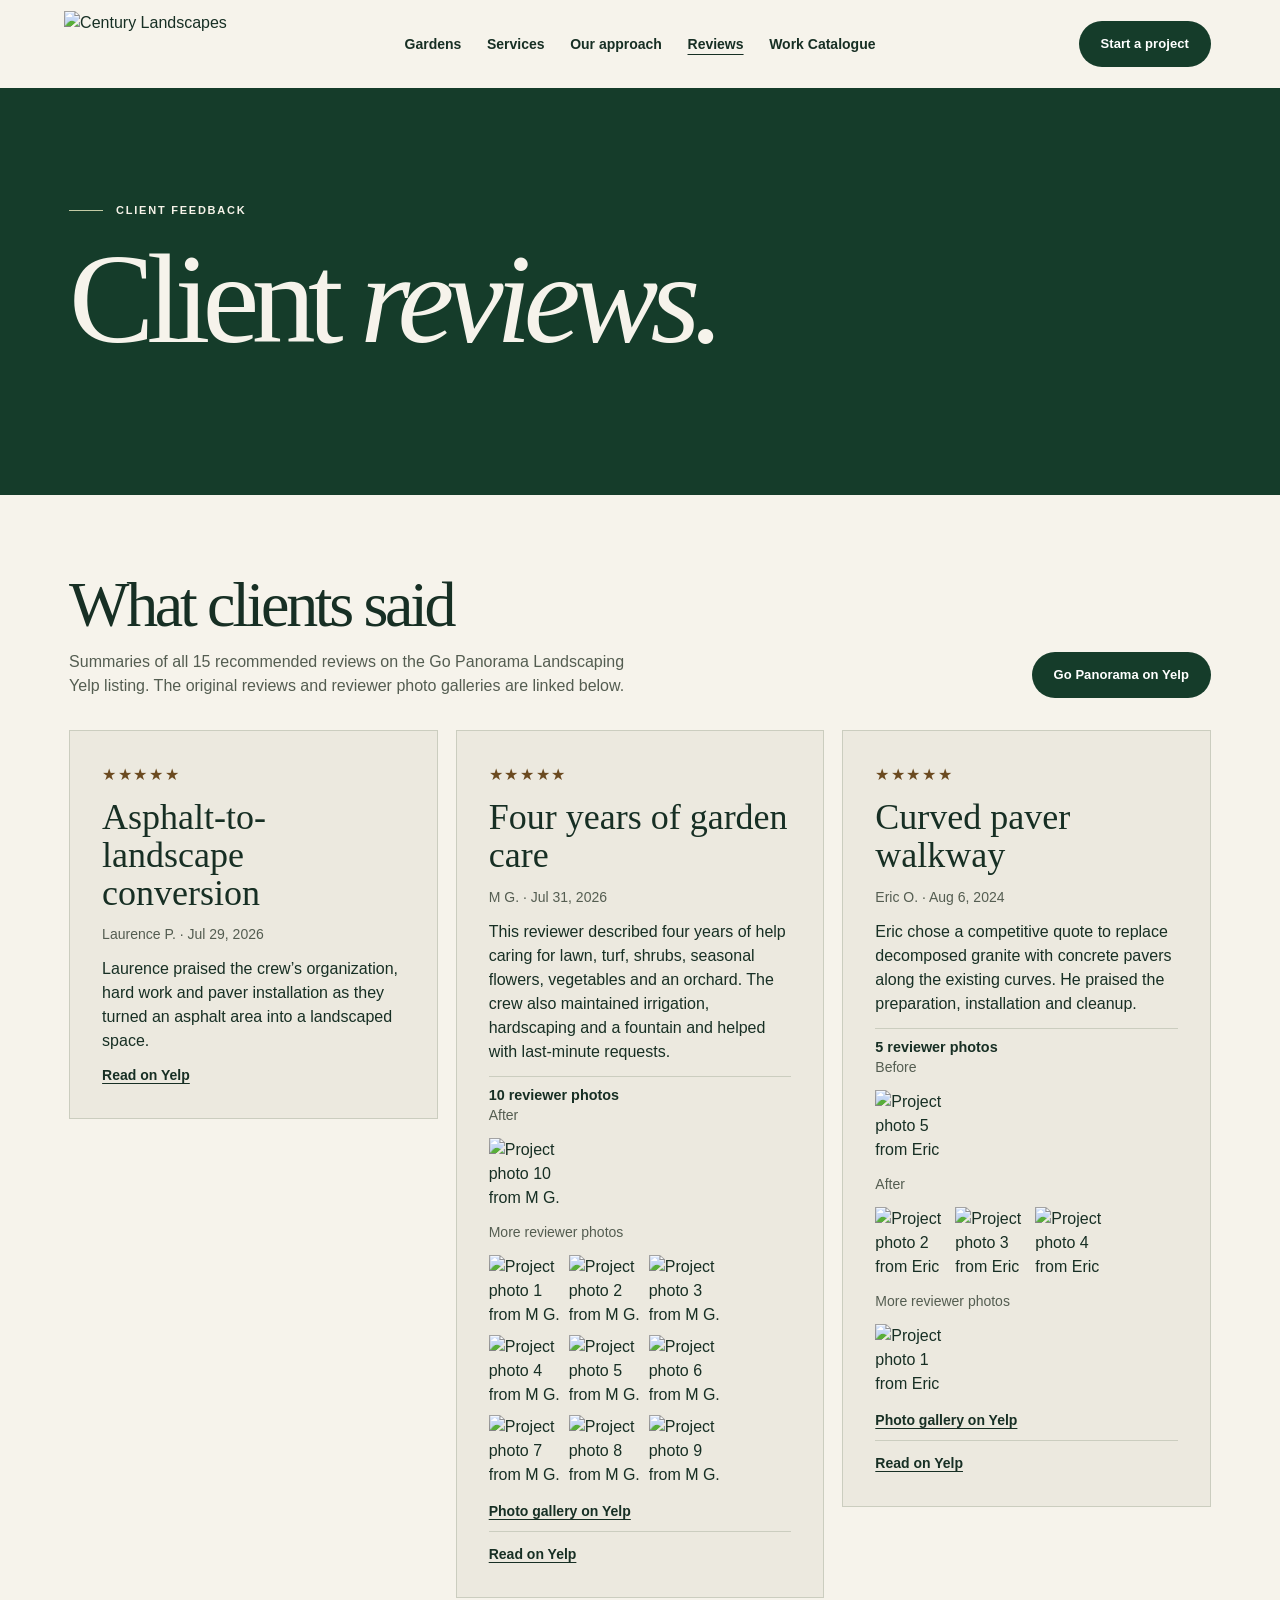
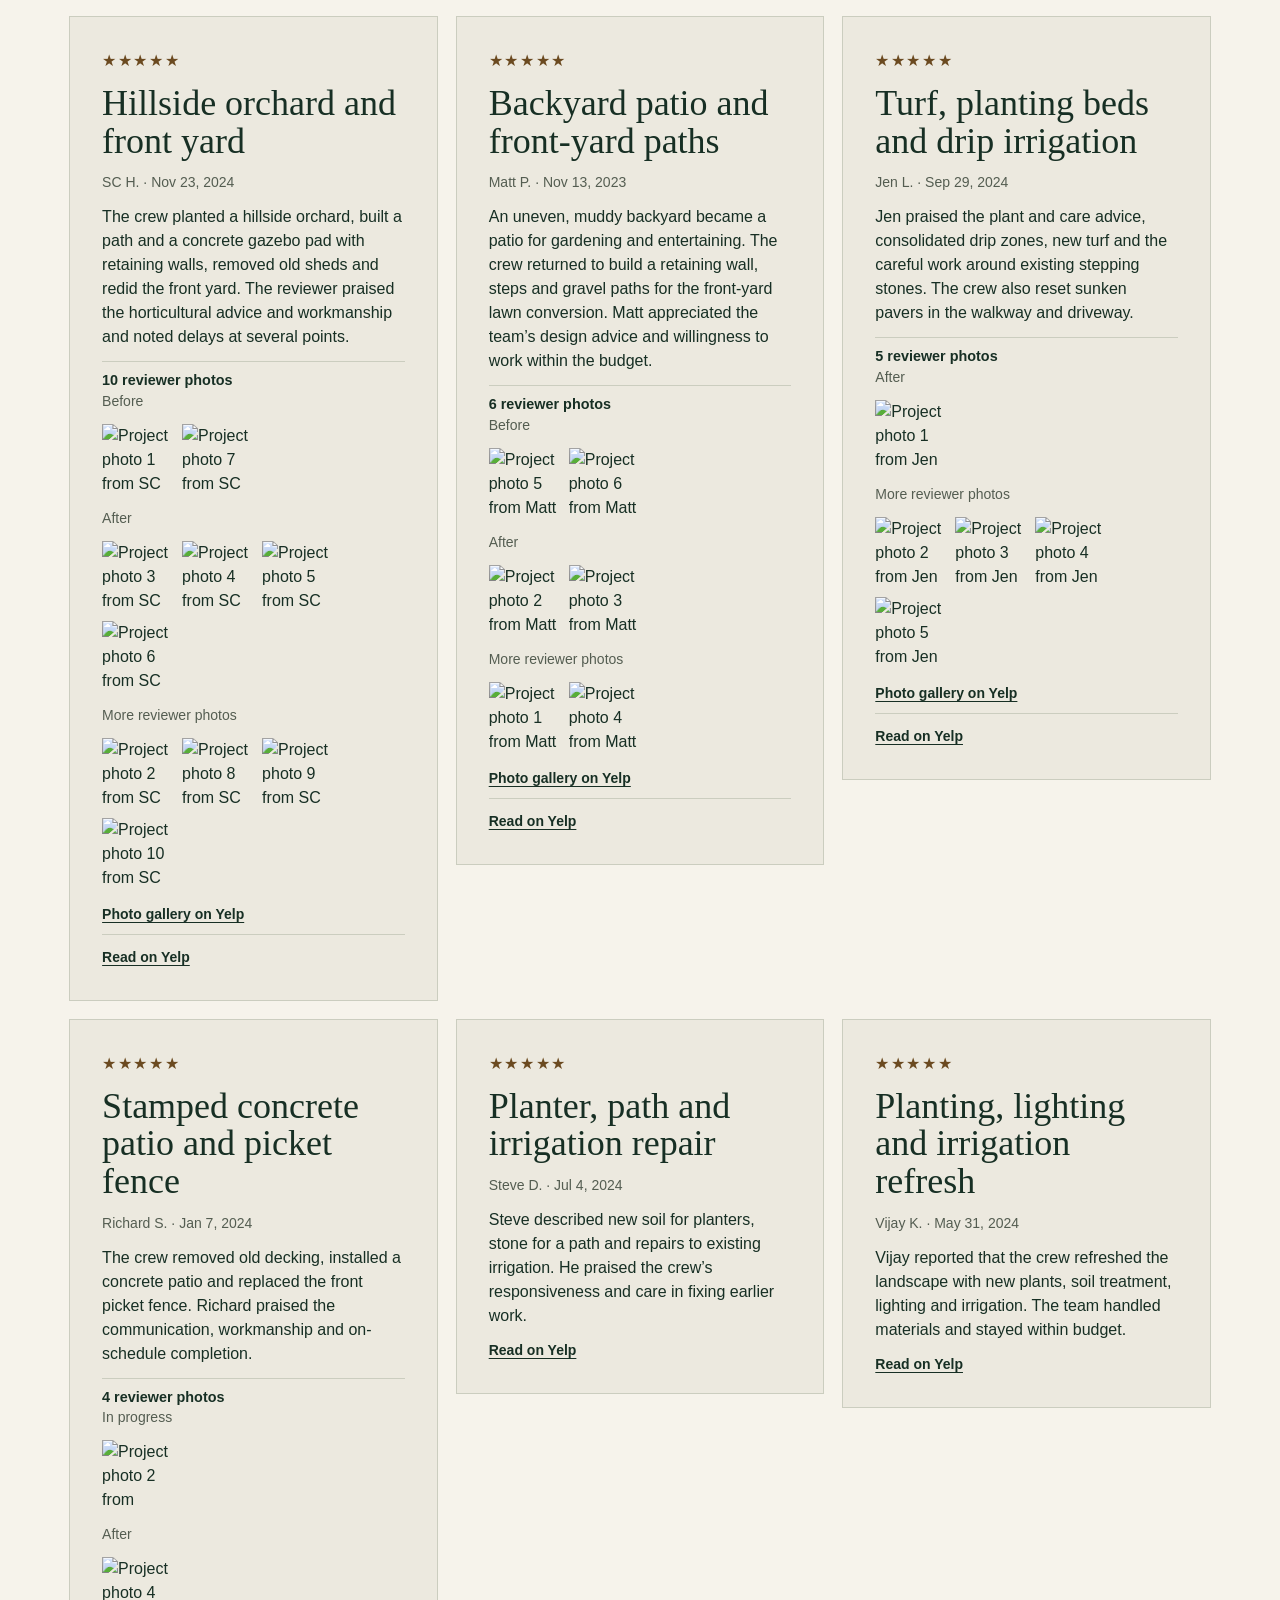
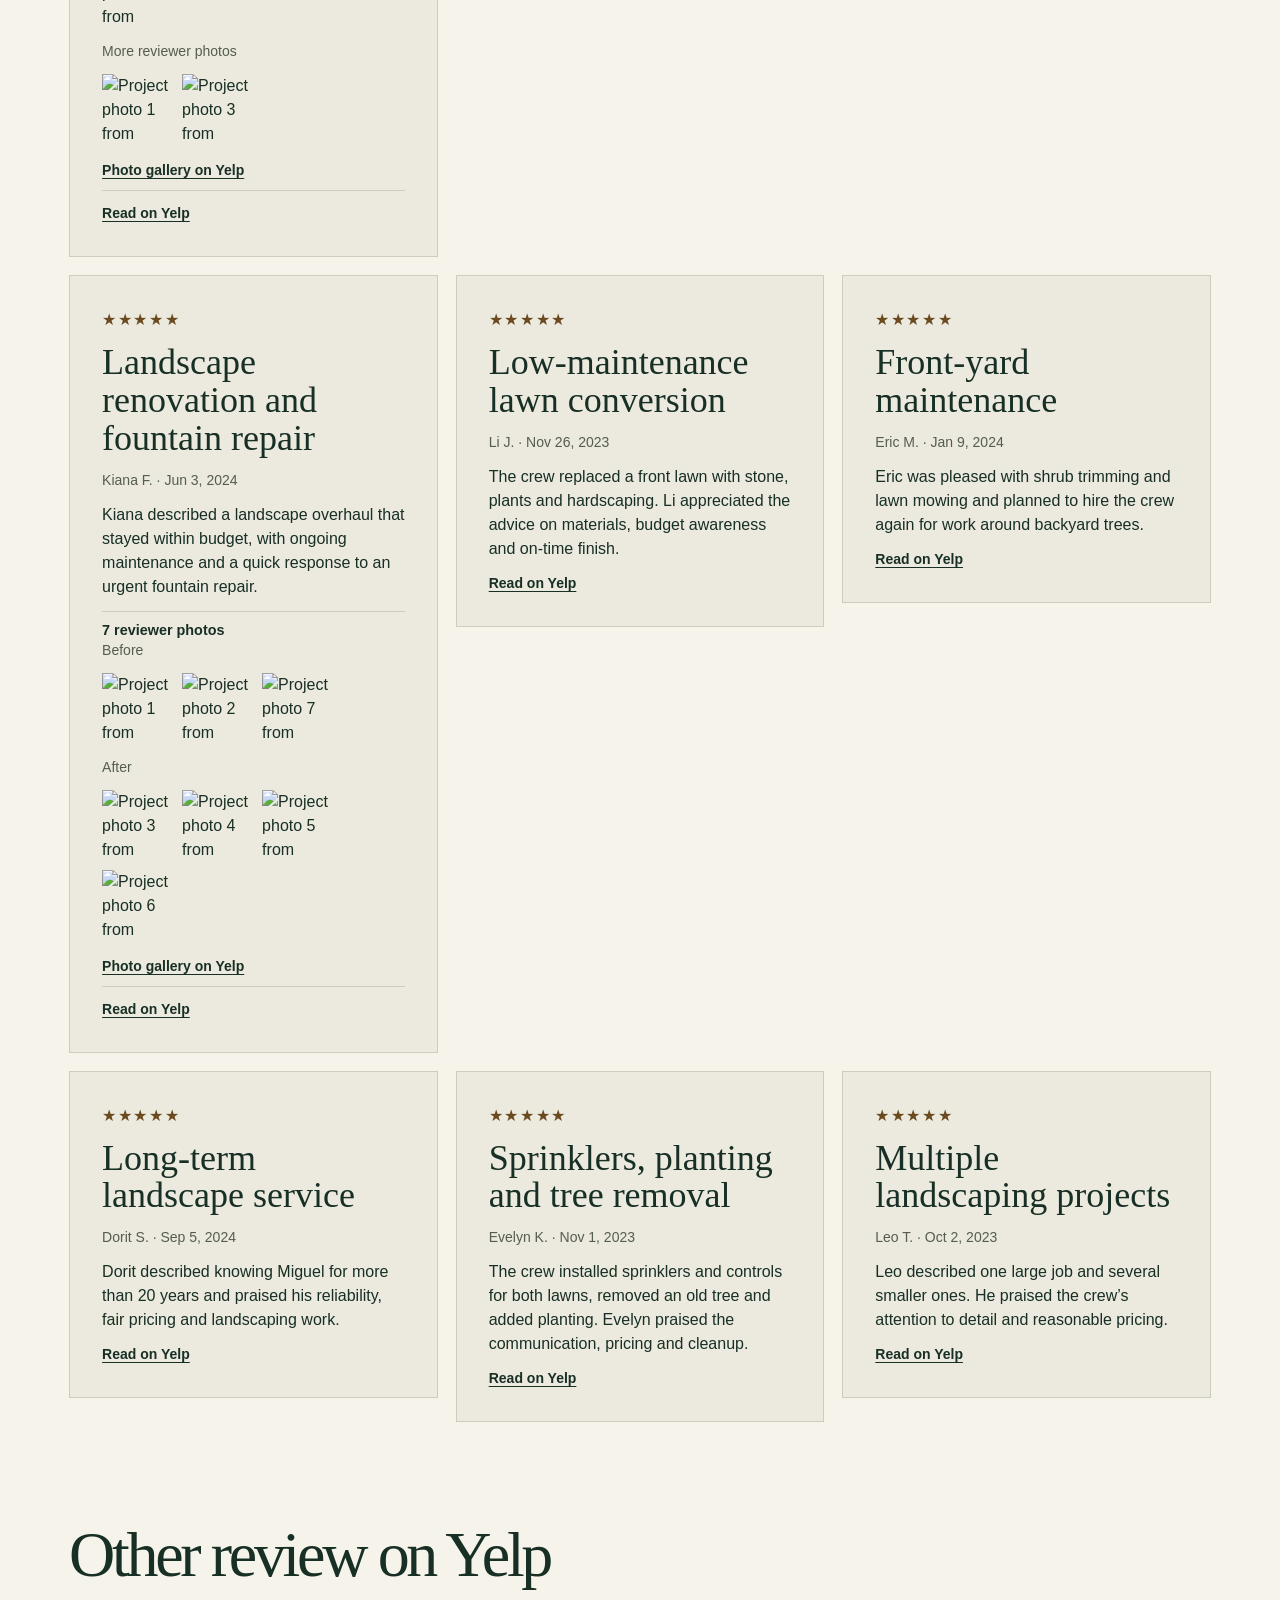
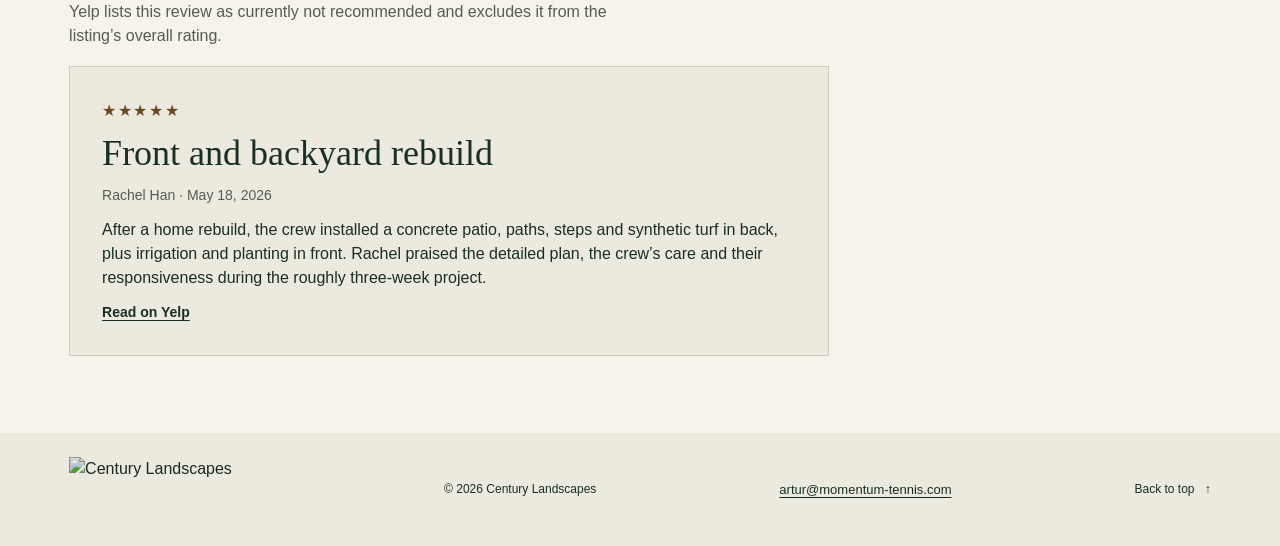
==== reviews.html @ 3af01ec4 "Add Go Panorama website pages" ====
<!doctype html>
<html lang="en">
<head>
  <meta charset="utf-8">
  <meta name="viewport" content="width=device-width, initial-scale=1">
  <meta name="description" content="Read summaries of Yelp reviews for Go Panorama Landscaping, with customer photos and links to the original reviews.">
  <title>Client Reviews — Century Landscapes</title>
  <link rel="icon" href="assets/icon.png">
  <link rel="stylesheet" href="styles.css">
  <script src="navigation.js" defer></script>
</head>
<body>
  <a class="skip" href="#main">Skip to content</a>
  <header class="mast" id="top">
    <div class="bounds header-inner">
      <a class="brand" href="index.html#top" aria-label="Century Landscapes home"><img src="assets/wordmark.webp" alt="Century Landscapes" width="648" height="220"></a>
      <nav class="desktop-nav" aria-label="Main navigation"><a href="index.html#gardens">Gardens</a><a href="index.html#services">Services</a><a href="index.html#approach">Our approach</a><a href="reviews.html" aria-current="page">Reviews</a><a href="before-and-after.html">Work Catalogue</a></nav>
      <div class="head-actions"><a class="pill dark" href="index.html#your-landscape">Start a project</a><button class="menu-toggle" id="menu-toggle" aria-expanded="false" aria-controls="mobile-nav" aria-label="Open menu"><i></i><i></i></button></div>
    </div>
    <nav class="mobile-nav" id="mobile-nav" aria-label="Mobile navigation" hidden><a href="index.html#gardens">Gardens</a><a href="index.html#services">Services</a><a href="index.html#approach">Our approach</a><a href="index.html#questions">Questions</a><a href="reviews.html" aria-current="page">Reviews</a><a href="before-and-after.html">Work Catalogue</a></nav>
  </header>
  <main id="main">
    <section class="portfolio-heading bounds" aria-labelledby="page-title">
      <p class="eyebrow light"><span class="rule"></span>Client feedback</p>
      <h1 id="page-title">Client <em>reviews.</em></h1>
    </section>
<section class="bounds collection-body" aria-labelledby="recommended">
  <div class="collection-intro">
    <div><h2 id="recommended">What clients said</h2><p>Summaries of all 15 recommended reviews on the Go Panorama Landscaping Yelp listing. The original reviews and reviewer photo galleries are linked below.</p></div>
    <a class="pill dark" href="https://www.yelp.com/biz/go-panorama-landscaping-san-jose-2">Go Panorama on Yelp</a>
  </div>
  <div class="review-grid"><article class="review-card" id="review-1">
    <p class="review-stars" aria-label="5 out of 5 stars"><span aria-hidden="true">★★★★★</span></p>
    <h3>Asphalt-to-landscape conversion</h3>
    <p class="review-meta">Laurence P. <span aria-hidden="true">·</span> <time datetime="2026-07-29">Jul 29, 2026</time></p>
    <p>Laurence praised the crew’s organization, hard work and paver installation as they turned an asphalt area into a landscaped space.</p>
    
    <a class="source-link" href="https://www.yelp.com/biz/go-panorama-landscaping-san-jose-2">Read on Yelp</a>
  </article><article class="review-card" id="review-mg">
    <p class="review-stars" aria-label="5 out of 5 stars"><span aria-hidden="true">★★★★★</span></p>
    <h3>Four years of garden care</h3>
    <p class="review-meta">M G. <span aria-hidden="true">·</span> <time datetime="2026-07-31">Jul 31, 2026</time></p>
    <p>This reviewer described four years of help caring for lawn, turf, shrubs, seasonal flowers, vegetables and an orchard. The crew also maintained irrigation, hardscaping and a fountain and helped with last-minute requests.</p>
    <details class="review-photos" open>
      <summary>10 reviewer photos</summary>
      <div class="review-photo-stage" role="group" aria-label="After">
        <p class="review-meta">After</p>
        <ul class="review-photo-grid"><li><a href="assets/reviews/5fFJjP80EIrNlfF5Jm8eww.jpg"><img src="assets/reviews/5fFJjP80EIrNlfF5Jm8eww.jpg" alt="Project photo 10 from M G." loading="lazy" decoding="async"></a></li></ul>
      </div>
      <div class="review-photo-stage" role="group" aria-label="More reviewer photos">
        <p class="review-meta">More reviewer photos</p>
        <ul class="review-photo-grid"><li><a href="assets/reviews/Ra7Foe1qjCuj3nWILoTx5w.jpg"><img src="assets/reviews/Ra7Foe1qjCuj3nWILoTx5w.jpg" alt="Project photo 1 from M G." loading="lazy" decoding="async"></a></li><li><a href="assets/reviews/jQFSCRPMiue5-O3G3ng9yg.jpg"><img src="assets/reviews/jQFSCRPMiue5-O3G3ng9yg.jpg" alt="Project photo 2 from M G." loading="lazy" decoding="async"></a></li><li><a href="assets/reviews/XBDh5DG-eqlF7AQt8jCUPg.jpg"><img src="assets/reviews/XBDh5DG-eqlF7AQt8jCUPg.jpg" alt="Project photo 3 from M G." loading="lazy" decoding="async"></a></li><li><a href="assets/reviews/uDG7nojdCwjQLE457YvQog.jpg"><img src="assets/reviews/uDG7nojdCwjQLE457YvQog.jpg" alt="Project photo 4 from M G." loading="lazy" decoding="async"></a></li><li><a href="assets/reviews/4scKTGoG6uG441NOFyspTQ.jpg"><img src="assets/reviews/4scKTGoG6uG441NOFyspTQ.jpg" alt="Project photo 5 from M G." loading="lazy" decoding="async"></a></li><li><a href="assets/reviews/v9SBwAwgQuxupwK8BxZBFg.jpg"><img src="assets/reviews/v9SBwAwgQuxupwK8BxZBFg.jpg" alt="Project photo 6 from M G." loading="lazy" decoding="async"></a></li><li><a href="assets/reviews/xdDFq5xDpVLKNNDV1Y6rtA.jpg"><img src="assets/reviews/xdDFq5xDpVLKNNDV1Y6rtA.jpg" alt="Project photo 7 from M G." loading="lazy" decoding="async"></a></li><li><a href="assets/reviews/AwGmyd-InsBuAojsvFVUWw.jpg"><img src="assets/reviews/AwGmyd-InsBuAojsvFVUWw.jpg" alt="Project photo 8 from M G." loading="lazy" decoding="async"></a></li><li><a href="assets/reviews/2lw5S2JY_wXBfEV05GLEEQ.jpg"><img src="assets/reviews/2lw5S2JY_wXBfEV05GLEEQ.jpg" alt="Project photo 9 from M G." loading="lazy" decoding="async"></a></li></ul>
      </div>
      <a class="source-link" href="https://www.yelp.com/biz_photos/go-panorama-landscaping-san-jose-2?userid=Cmi0GGFHpfMiB2vpLQjW6Q">Photo gallery on Yelp</a>
    </details>
    <a class="source-link" href="https://www.yelp.com/biz/go-panorama-landscaping-san-jose-2">Read on Yelp</a>
  </article><article class="review-card" id="review-eric-o">
    <p class="review-stars" aria-label="5 out of 5 stars"><span aria-hidden="true">★★★★★</span></p>
    <h3>Curved paver walkway</h3>
    <p class="review-meta">Eric O. <span aria-hidden="true">·</span> <time datetime="2024-08-06">Aug 6, 2024</time></p>
    <p>Eric chose a competitive quote to replace decomposed granite with concrete pavers along the existing curves. He praised the preparation, installation and cleanup.</p>
    <details class="review-photos" open>
      <summary>5 reviewer photos</summary>
      <div class="review-photo-stage" role="group" aria-label="Before">
        <p class="review-meta">Before</p>
        <ul class="review-photo-grid"><li><a href="assets/reviews/bpyIQC7yJlzsNIvxJqj_pQ.jpg"><img src="assets/reviews/bpyIQC7yJlzsNIvxJqj_pQ.jpg" alt="Project photo 5 from Eric O." loading="lazy" decoding="async"></a></li></ul>
      </div>
      <div class="review-photo-stage" role="group" aria-label="After">
        <p class="review-meta">After</p>
        <ul class="review-photo-grid"><li><a href="assets/reviews/WondbRcjqND_e8mqyu23hg.jpg"><img src="assets/reviews/WondbRcjqND_e8mqyu23hg.jpg" alt="Project photo 2 from Eric O." loading="lazy" decoding="async"></a></li><li><a href="assets/reviews/zpryE2yuSvzkhxVlvirVug.jpg"><img src="assets/reviews/zpryE2yuSvzkhxVlvirVug.jpg" alt="Project photo 3 from Eric O." loading="lazy" decoding="async"></a></li><li><a href="assets/reviews/r33tkKZl-PpkKRbqgIvLCA.jpg"><img src="assets/reviews/r33tkKZl-PpkKRbqgIvLCA.jpg" alt="Project photo 4 from Eric O." loading="lazy" decoding="async"></a></li></ul>
      </div>
      <div class="review-photo-stage" role="group" aria-label="More reviewer photos">
        <p class="review-meta">More reviewer photos</p>
        <ul class="review-photo-grid"><li><a href="assets/reviews/nrrV6gDcSqvtj_wofkExHg.jpg"><img src="assets/reviews/nrrV6gDcSqvtj_wofkExHg.jpg" alt="Project photo 1 from Eric O." loading="lazy" decoding="async"></a></li></ul>
      </div>
      <a class="source-link" href="https://www.yelp.com/biz_photos/go-panorama-landscaping-san-jose-2?userid=oQazwydi_41dmcrzEGut0g">Photo gallery on Yelp</a>
    </details>
    <a class="source-link" href="https://www.yelp.com/biz/go-panorama-landscaping-san-jose-2">Read on Yelp</a>
  </article><article class="review-card" id="review-sc-h">
    <p class="review-stars" aria-label="5 out of 5 stars"><span aria-hidden="true">★★★★★</span></p>
    <h3>Hillside orchard and front yard</h3>
    <p class="review-meta">SC H. <span aria-hidden="true">·</span> <time datetime="2024-11-23">Nov 23, 2024</time></p>
    <p>The crew planted a hillside orchard, built a path and a concrete gazebo pad with retaining walls, removed old sheds and redid the front yard. The reviewer praised the horticultural advice and workmanship and noted delays at several points.</p>
    <details class="review-photos" open>
      <summary>10 reviewer photos</summary>
      <div class="review-photo-stage" role="group" aria-label="Before">
        <p class="review-meta">Before</p>
        <ul class="review-photo-grid"><li><a href="assets/reviews/2CDHxreIdOIetDVLJED4cA.jpg"><img src="assets/reviews/2CDHxreIdOIetDVLJED4cA.jpg" alt="Project photo 1 from SC H." loading="lazy" decoding="async"></a></li><li><a href="assets/reviews/43UtzLGsEHfaupBpY-17nw.jpg"><img src="assets/reviews/43UtzLGsEHfaupBpY-17nw.jpg" alt="Project photo 7 from SC H." loading="lazy" decoding="async"></a></li></ul>
      </div>
      <div class="review-photo-stage" role="group" aria-label="After">
        <p class="review-meta">After</p>
        <ul class="review-photo-grid"><li><a href="assets/reviews/TvnXxz73sL8Xc2VluwK6NA.jpg"><img src="assets/reviews/TvnXxz73sL8Xc2VluwK6NA.jpg" alt="Project photo 3 from SC H." loading="lazy" decoding="async"></a></li><li><a href="assets/reviews/xRCwnPFgTAP6eb8-a9agXA.jpg"><img src="assets/reviews/xRCwnPFgTAP6eb8-a9agXA.jpg" alt="Project photo 4 from SC H." loading="lazy" decoding="async"></a></li><li><a href="assets/reviews/1PxvfKr4TMtWvYKDBRxVBg.jpg"><img src="assets/reviews/1PxvfKr4TMtWvYKDBRxVBg.jpg" alt="Project photo 5 from SC H." loading="lazy" decoding="async"></a></li><li><a href="assets/reviews/PGjDDRFwB0otDDV2u9mLSA.jpg"><img src="assets/reviews/PGjDDRFwB0otDDV2u9mLSA.jpg" alt="Project photo 6 from SC H." loading="lazy" decoding="async"></a></li></ul>
      </div>
      <div class="review-photo-stage" role="group" aria-label="More reviewer photos">
        <p class="review-meta">More reviewer photos</p>
        <ul class="review-photo-grid"><li><a href="assets/reviews/BwL-ReXuSbAdDOHTYLN1Yg.jpg"><img src="assets/reviews/BwL-ReXuSbAdDOHTYLN1Yg.jpg" alt="Project photo 2 from SC H." loading="lazy" decoding="async"></a></li><li><a href="assets/reviews/OeBrQSuHY9HaM66aJkYYbg.jpg"><img src="assets/reviews/OeBrQSuHY9HaM66aJkYYbg.jpg" alt="Project photo 8 from SC H." loading="lazy" decoding="async"></a></li><li><a href="assets/reviews/7K42EE-6NcoZff27FFw0rg.jpg"><img src="assets/reviews/7K42EE-6NcoZff27FFw0rg.jpg" alt="Project photo 9 from SC H." loading="lazy" decoding="async"></a></li><li><a href="assets/reviews/pwQJap7YQKYdnsuN3pdEyA.jpg"><img src="assets/reviews/pwQJap7YQKYdnsuN3pdEyA.jpg" alt="Project photo 10 from SC H." loading="lazy" decoding="async"></a></li></ul>
      </div>
      <a class="source-link" href="https://www.yelp.com/biz_photos/go-panorama-landscaping-san-jose-2?userid=-HJGX3DeeYNMhVYNVANmFw">Photo gallery on Yelp</a>
    </details>
    <a class="source-link" href="https://www.yelp.com/biz/go-panorama-landscaping-san-jose-2">Read on Yelp</a>
  </article><article class="review-card" id="review-matt-p">
    <p class="review-stars" aria-label="5 out of 5 stars"><span aria-hidden="true">★★★★★</span></p>
    <h3>Backyard patio and front-yard paths</h3>
    <p class="review-meta">Matt P. <span aria-hidden="true">·</span> <time datetime="2023-11-13">Nov 13, 2023</time></p>
    <p>An uneven, muddy backyard became a patio for gardening and entertaining. The crew returned to build a retaining wall, steps and gravel paths for the front-yard lawn conversion. Matt appreciated the team’s design advice and willingness to work within the budget.</p>
    <details class="review-photos" open>
      <summary>6 reviewer photos</summary>
      <div class="review-photo-stage" role="group" aria-label="Before">
        <p class="review-meta">Before</p>
        <ul class="review-photo-grid"><li><a href="assets/reviews/BtnJY3MmZ8cjE8u92jfaRA.jpg"><img src="assets/reviews/BtnJY3MmZ8cjE8u92jfaRA.jpg" alt="Project photo 5 from Matt P." loading="lazy" decoding="async"></a></li><li><a href="assets/reviews/QAgOWAwkdwpC6Wj0UK_C9A.jpg"><img src="assets/reviews/QAgOWAwkdwpC6Wj0UK_C9A.jpg" alt="Project photo 6 from Matt P." loading="lazy" decoding="async"></a></li></ul>
      </div>
      <div class="review-photo-stage" role="group" aria-label="After">
        <p class="review-meta">After</p>
        <ul class="review-photo-grid"><li><a href="assets/reviews/PlSPKdEXkZb5cMLP0fv5qA.jpg"><img src="assets/reviews/PlSPKdEXkZb5cMLP0fv5qA.jpg" alt="Project photo 2 from Matt P." loading="lazy" decoding="async"></a></li><li><a href="assets/reviews/uPpsWqLs4srnh_nOXHs4Og.jpg"><img src="assets/reviews/uPpsWqLs4srnh_nOXHs4Og.jpg" alt="Project photo 3 from Matt P." loading="lazy" decoding="async"></a></li></ul>
      </div>
      <div class="review-photo-stage" role="group" aria-label="More reviewer photos">
        <p class="review-meta">More reviewer photos</p>
        <ul class="review-photo-grid"><li><a href="assets/reviews/CaEUtegDN18CzCIhOKqbFg.jpg"><img src="assets/reviews/CaEUtegDN18CzCIhOKqbFg.jpg" alt="Project photo 1 from Matt P." loading="lazy" decoding="async"></a></li><li><a href="assets/reviews/8Rm8hZQu92Uf0C_yuFbwkw.jpg"><img src="assets/reviews/8Rm8hZQu92Uf0C_yuFbwkw.jpg" alt="Project photo 4 from Matt P." loading="lazy" decoding="async"></a></li></ul>
      </div>
      <a class="source-link" href="https://www.yelp.com/biz_photos/go-panorama-landscaping-san-jose-2?userid=1bMEJfJqbl6SvfhZyFVJXg">Photo gallery on Yelp</a>
    </details>
    <a class="source-link" href="https://www.yelp.com/biz/go-panorama-landscaping-san-jose-2">Read on Yelp</a>
  </article><article class="review-card" id="review-jen-l">
    <p class="review-stars" aria-label="5 out of 5 stars"><span aria-hidden="true">★★★★★</span></p>
    <h3>Turf, planting beds and drip irrigation</h3>
    <p class="review-meta">Jen L. <span aria-hidden="true">·</span> <time datetime="2024-09-29">Sep 29, 2024</time></p>
    <p>Jen praised the plant and care advice, consolidated drip zones, new turf and the careful work around existing stepping stones. The crew also reset sunken pavers in the walkway and driveway.</p>
    <details class="review-photos" open>
      <summary>5 reviewer photos</summary>
      <div class="review-photo-stage" role="group" aria-label="After">
        <p class="review-meta">After</p>
        <ul class="review-photo-grid"><li><a href="assets/reviews/47RhZWF1Pa_INECu_rZzAQ.jpg"><img src="assets/reviews/47RhZWF1Pa_INECu_rZzAQ.jpg" alt="Project photo 1 from Jen L." loading="lazy" decoding="async"></a></li></ul>
      </div>
      <div class="review-photo-stage" role="group" aria-label="More reviewer photos">
        <p class="review-meta">More reviewer photos</p>
        <ul class="review-photo-grid"><li><a href="assets/reviews/M-kVOwcHVr8X3X41TcB2LA.jpg"><img src="assets/reviews/M-kVOwcHVr8X3X41TcB2LA.jpg" alt="Project photo 2 from Jen L." loading="lazy" decoding="async"></a></li><li><a href="assets/reviews/PkfqX61CArMjwhl6TlcDwg.jpg"><img src="assets/reviews/PkfqX61CArMjwhl6TlcDwg.jpg" alt="Project photo 3 from Jen L." loading="lazy" decoding="async"></a></li><li><a href="assets/reviews/K8dzwvdcbsaWS5Ka9OSfng.jpg"><img src="assets/reviews/K8dzwvdcbsaWS5Ka9OSfng.jpg" alt="Project photo 4 from Jen L." loading="lazy" decoding="async"></a></li><li><a href="assets/reviews/xKdydufMz306yXwKEKyHMg.jpg"><img src="assets/reviews/xKdydufMz306yXwKEKyHMg.jpg" alt="Project photo 5 from Jen L." loading="lazy" decoding="async"></a></li></ul>
      </div>
      <a class="source-link" href="https://www.yelp.com/biz_photos/go-panorama-landscaping-san-jose-2?userid=nmXsUQeMGfAfOKhZ9w2eAg">Photo gallery on Yelp</a>
    </details>
    <a class="source-link" href="https://www.yelp.com/biz/go-panorama-landscaping-san-jose-2">Read on Yelp</a>
  </article><article class="review-card" id="review-richard-s">
    <p class="review-stars" aria-label="5 out of 5 stars"><span aria-hidden="true">★★★★★</span></p>
    <h3>Stamped concrete patio and picket fence</h3>
    <p class="review-meta">Richard S. <span aria-hidden="true">·</span> <time datetime="2024-01-07">Jan 7, 2024</time></p>
    <p>The crew removed old decking, installed a concrete patio and replaced the front picket fence. Richard praised the communication, workmanship and on-schedule completion.</p>
    <details class="review-photos" open>
      <summary>4 reviewer photos</summary>
      <div class="review-photo-stage" role="group" aria-label="In progress">
        <p class="review-meta">In progress</p>
        <ul class="review-photo-grid"><li><a href="assets/reviews/DXX0UFBATSKCadAFB0ee5A.jpg"><img src="assets/reviews/DXX0UFBATSKCadAFB0ee5A.jpg" alt="Project photo 2 from Richard S." loading="lazy" decoding="async"></a></li></ul>
      </div>
      <div class="review-photo-stage" role="group" aria-label="After">
        <p class="review-meta">After</p>
        <ul class="review-photo-grid"><li><a href="assets/reviews/Pr3Yc4AOGTJWydANgoCvFg.jpg"><img src="assets/reviews/Pr3Yc4AOGTJWydANgoCvFg.jpg" alt="Project photo 4 from Richard S." loading="lazy" decoding="async"></a></li></ul>
      </div>
      <div class="review-photo-stage" role="group" aria-label="More reviewer photos">
        <p class="review-meta">More reviewer photos</p>
        <ul class="review-photo-grid"><li><a href="assets/reviews/jXiNtwV07_ykW8DBgF_AWw.jpg"><img src="assets/reviews/jXiNtwV07_ykW8DBgF_AWw.jpg" alt="Project photo 1 from Richard S." loading="lazy" decoding="async"></a></li><li><a href="assets/reviews/Uam7IWQxPHuq0FFFuzUPhQ.jpg"><img src="assets/reviews/Uam7IWQxPHuq0FFFuzUPhQ.jpg" alt="Project photo 3 from Richard S." loading="lazy" decoding="async"></a></li></ul>
      </div>
      <a class="source-link" href="https://www.yelp.com/biz_photos/go-panorama-landscaping-san-jose-2?userid=1LK4js5Tk1tW-MCi2x_YZg">Photo gallery on Yelp</a>
    </details>
    <a class="source-link" href="https://www.yelp.com/biz/go-panorama-landscaping-san-jose-2">Read on Yelp</a>
  </article><article class="review-card" id="review-8">
    <p class="review-stars" aria-label="5 out of 5 stars"><span aria-hidden="true">★★★★★</span></p>
    <h3>Planter, path and irrigation repair</h3>
    <p class="review-meta">Steve D. <span aria-hidden="true">·</span> <time datetime="2024-07-04">Jul 4, 2024</time></p>
    <p>Steve described new soil for planters, stone for a path and repairs to existing irrigation. He praised the crew’s responsiveness and care in fixing earlier work.</p>
    
    <a class="source-link" href="https://www.yelp.com/biz/go-panorama-landscaping-san-jose-2">Read on Yelp</a>
  </article><article class="review-card" id="review-9">
    <p class="review-stars" aria-label="5 out of 5 stars"><span aria-hidden="true">★★★★★</span></p>
    <h3>Planting, lighting and irrigation refresh</h3>
    <p class="review-meta">Vijay K. <span aria-hidden="true">·</span> <time datetime="2024-05-31">May 31, 2024</time></p>
    <p>Vijay reported that the crew refreshed the landscape with new plants, soil treatment, lighting and irrigation. The team handled materials and stayed within budget.</p>
    
    <a class="source-link" href="https://www.yelp.com/biz/go-panorama-landscaping-san-jose-2">Read on Yelp</a>
  </article><article class="review-card" id="review-kiana-f">
    <p class="review-stars" aria-label="5 out of 5 stars"><span aria-hidden="true">★★★★★</span></p>
    <h3>Landscape renovation and fountain repair</h3>
    <p class="review-meta">Kiana F. <span aria-hidden="true">·</span> <time datetime="2024-06-03">Jun 3, 2024</time></p>
    <p>Kiana described a landscape overhaul that stayed within budget, with ongoing maintenance and a quick response to an urgent fountain repair.</p>
    <details class="review-photos" open>
      <summary>7 reviewer photos</summary>
      <div class="review-photo-stage" role="group" aria-label="Before">
        <p class="review-meta">Before</p>
        <ul class="review-photo-grid"><li><a href="assets/reviews/BQ5lteGYnl516JeQD1E6Ig.jpg"><img src="assets/reviews/BQ5lteGYnl516JeQD1E6Ig.jpg" alt="Project photo 1 from Kiana F." loading="lazy" decoding="async"></a></li><li><a href="assets/reviews/ZpqkTRjKDhBrVVS7UARiQQ.jpg"><img src="assets/reviews/ZpqkTRjKDhBrVVS7UARiQQ.jpg" alt="Project photo 2 from Kiana F." loading="lazy" decoding="async"></a></li><li><a href="assets/reviews/bbwcnUDN4dN_ivGFaLh56g.jpg"><img src="assets/reviews/bbwcnUDN4dN_ivGFaLh56g.jpg" alt="Project photo 7 from Kiana F." loading="lazy" decoding="async"></a></li></ul>
      </div>
      <div class="review-photo-stage" role="group" aria-label="After">
        <p class="review-meta">After</p>
        <ul class="review-photo-grid"><li><a href="assets/reviews/hj85ADrHu8vzzjfXDSNOTg.jpg"><img src="assets/reviews/hj85ADrHu8vzzjfXDSNOTg.jpg" alt="Project photo 3 from Kiana F." loading="lazy" decoding="async"></a></li><li><a href="assets/reviews/wln4mj1kSNj94JwoBsHGSQ.jpg"><img src="assets/reviews/wln4mj1kSNj94JwoBsHGSQ.jpg" alt="Project photo 4 from Kiana F." loading="lazy" decoding="async"></a></li><li><a href="assets/reviews/MG7Q54vF9BJi5vwj4tBTYw.jpg"><img src="assets/reviews/MG7Q54vF9BJi5vwj4tBTYw.jpg" alt="Project photo 5 from Kiana F." loading="lazy" decoding="async"></a></li><li><a href="assets/reviews/Ixc7oqPQCfEJ0pF429eX9w.jpg"><img src="assets/reviews/Ixc7oqPQCfEJ0pF429eX9w.jpg" alt="Project photo 6 from Kiana F." loading="lazy" decoding="async"></a></li></ul>
      </div>
      <a class="source-link" href="https://www.yelp.com/biz_photos/go-panorama-landscaping-san-jose-2?userid=AI_cBN0mST_dKT7RnynvDA">Photo gallery on Yelp</a>
    </details>
    <a class="source-link" href="https://www.yelp.com/biz/go-panorama-landscaping-san-jose-2">Read on Yelp</a>
  </article><article class="review-card" id="review-11">
    <p class="review-stars" aria-label="5 out of 5 stars"><span aria-hidden="true">★★★★★</span></p>
    <h3>Low-maintenance lawn conversion</h3>
    <p class="review-meta">Li J. <span aria-hidden="true">·</span> <time datetime="2023-11-26">Nov 26, 2023</time></p>
    <p>The crew replaced a front lawn with stone, plants and hardscaping. Li appreciated the advice on materials, budget awareness and on-time finish.</p>
    
    <a class="source-link" href="https://www.yelp.com/biz/go-panorama-landscaping-san-jose-2?start=10">Read on Yelp</a>
  </article><article class="review-card" id="review-12">
    <p class="review-stars" aria-label="5 out of 5 stars"><span aria-hidden="true">★★★★★</span></p>
    <h3>Front-yard maintenance</h3>
    <p class="review-meta">Eric M. <span aria-hidden="true">·</span> <time datetime="2024-01-09">Jan 9, 2024</time></p>
    <p>Eric was pleased with shrub trimming and lawn mowing and planned to hire the crew again for work around backyard trees.</p>
    
    <a class="source-link" href="https://www.yelp.com/biz/go-panorama-landscaping-san-jose-2?start=10">Read on Yelp</a>
  </article><article class="review-card" id="review-13">
    <p class="review-stars" aria-label="5 out of 5 stars"><span aria-hidden="true">★★★★★</span></p>
    <h3>Long-term landscape service</h3>
    <p class="review-meta">Dorit S. <span aria-hidden="true">·</span> <time datetime="2024-09-05">Sep 5, 2024</time></p>
    <p>Dorit described knowing Miguel for more than 20 years and praised his reliability, fair pricing and landscaping work.</p>
    
    <a class="source-link" href="https://www.yelp.com/biz/go-panorama-landscaping-san-jose-2?start=10">Read on Yelp</a>
  </article><article class="review-card" id="review-14">
    <p class="review-stars" aria-label="5 out of 5 stars"><span aria-hidden="true">★★★★★</span></p>
    <h3>Sprinklers, planting and tree removal</h3>
    <p class="review-meta">Evelyn K. <span aria-hidden="true">·</span> <time datetime="2023-11-01">Nov 1, 2023</time></p>
    <p>The crew installed sprinklers and controls for both lawns, removed an old tree and added planting. Evelyn praised the communication, pricing and cleanup.</p>
    
    <a class="source-link" href="https://www.yelp.com/biz/go-panorama-landscaping-san-jose-2?start=10">Read on Yelp</a>
  </article><article class="review-card" id="review-15">
    <p class="review-stars" aria-label="5 out of 5 stars"><span aria-hidden="true">★★★★★</span></p>
    <h3>Multiple landscaping projects</h3>
    <p class="review-meta">Leo T. <span aria-hidden="true">·</span> <time datetime="2023-10-02">Oct 2, 2023</time></p>
    <p>Leo described one large job and several smaller ones. He praised the crew’s attention to detail and reasonable pricing.</p>
    
    <a class="source-link" href="https://www.yelp.com/biz/go-panorama-landscaping-san-jose-2?start=10">Read on Yelp</a>
  </article></div>
  <section class="extra-review" aria-labelledby="other-review">
    <h2 id="other-review">Other review on Yelp</h2>
    <p>Yelp lists this review as currently not recommended and excludes it from the listing’s overall rating.</p>
    <article class="review-card" id="review-16">
    <p class="review-stars" aria-label="5 out of 5 stars"><span aria-hidden="true">★★★★★</span></p>
    <h3>Front and backyard rebuild</h3>
    <p class="review-meta">Rachel Han <span aria-hidden="true">·</span> <time datetime="2026-05-18">May 18, 2026</time></p>
    <p>After a home rebuild, the crew installed a concrete patio, paths, steps and synthetic turf in back, plus irrigation and planting in front. Rachel praised the detailed plan, the crew’s care and their responsiveness during the roughly three-week project.</p>
    
    <a class="source-link" href="https://www.yelp.com/not_recommended_reviews/go-panorama-landscaping-san-jose-2">Read on Yelp</a>
  </article>
  </section>
</section>
  </main>
  <footer><div class="bounds footer-wrap"><a href="index.html" aria-label="Century Landscapes home"><img src="assets/wordmark.webp" width="192" height="65" alt="Century Landscapes"></a><p>© 2026 Century Landscapes</p><a class="footer-email" href="mailto:artur@momentum-tennis.com">artur@momentum-tennis.com</a><a class="backtop" href="#top">Back to top <span aria-hidden="true">↑</span></a></div></footer>
</body>
</html>
---- styles.css ----
:root{--paper:#f6f3eb;--paper-deep:#ece9df;--ink:#172f24;--green:#153c2a;--olive:#a8b386;--muted:#545d51;--line:#cbcdbf;--serif:"Baskervville","Baskerville","Iowan Old Style","Palatino Linotype",Georgia,serif;--sans:"DM Sans","Avenir Next",Avenir,Arial,sans-serif;--edge:clamp(22px,5.4vw,104px)}
*{box-sizing:border-box}
html{scroll-behavior:smooth;scroll-padding-top:20px}
body{margin:0;color:var(--ink);background:var(--paper);font-family:var(--sans);font-size:16px;line-height:1.5;-webkit-font-smoothing:antialiased}
body:has(dialog[open]){overflow:hidden}
button,input,textarea,select{font:inherit}
button,a,summary{-webkit-tap-highlight-color:transparent}
button{color:inherit;cursor:pointer}
button{border:0}
a{color:inherit;text-decoration:none}
button:focus-visible,a:focus-visible,summary:focus-visible,input:focus-visible,textarea:focus-visible,select:focus-visible{outline:3px solid #b8823d;outline-offset:5px}
img,video{display:block;max-width:100%}
h1,h2,h3,p,dl,dd,ol{margin:0}
h1,h2,h3,.garden-card strong,.service-list summary{font-family:var(--serif);font-weight:400}
h2{font-size:clamp(48px,5.9vw,94px);line-height:1.03;letter-spacing:-.052em}
em{font-weight:400}
.bounds{width:100%;max-width:1920px;margin-inline:auto;padding-inline:var(--edge)}
.section-space{padding-block:clamp(65px,7.2vw,120px)}
.eyebrow,.card-type,.count{font-size:10px;font-weight:650;letter-spacing:.16em;text-transform:uppercase}
.eyebrow{display:flex;align-items:center;gap:13px;font-size:11px;color:#506044;line-height:1.4}
.rule{display:inline-block;width:34px;height:1px;background:#82916a;flex:none}
.light{color:#f6f3e9}.light .rule{background:#c3cba5}
.pill{border-radius:50px;display:inline-flex;align-items:center;justify-content:center;gap:21px;font-family:var(--sans);font-size:13px;font-weight:650;letter-spacing:.005em;min-height:46px;padding:0 22px;transition:background .2s,transform .2s}
.pill:hover{transform:translateY(-2px)}
.pill span{font-family:Arial,sans-serif;font-size:19px;font-weight:400;line-height:1}
.dark{color:#fff;background:var(--green)}.dark:hover{background:#28513a}
.ivory{background:var(--paper);color:var(--ink)}.ivory:hover{background:#fff}
.skip{position:fixed;top:-100px;left:10px;background:white;padding:10px;z-index:15}.skip:focus{top:5px}
.mast{background:var(--paper);position:relative;z-index:3}
.header-inner{height:88px;display:grid;grid-template-columns:1fr auto 1fr;align-items:center;gap:28px}
.brand{width:197px;aspect-ratio:648/220;display:block;position:relative;margin-left:-5px;overflow:hidden}
.brand img{width:100%;height:100%;object-fit:contain}

.desktop-nav{display:flex;align-items:center;gap:clamp(24px,3.3vw,54px);font-size:14px;font-weight:550}
.desktop-nav a,.backtop{padding-block:8px;background-image:linear-gradient(currentColor,currentColor);background-size:0 1px;background-position:0 88%;background-repeat:no-repeat;transition:background-size .2s}
.desktop-nav a:hover,.backtop:hover{background-size:100% 1px}
.head-actions{justify-self:end;display:flex;align-items:center;gap:10px}.menu-toggle,.mobile-nav{display:none}
.hero{isolation:isolate;position:relative;background:#344530;color:#fff;overflow:hidden}
.hero-image{position:absolute;inset:0;width:100%;height:100%;object-fit:cover;object-position:50% 53%;z-index:-3;opacity:0;transition:opacity .65s ease}
.hero-image.active{opacity:1}
.hero::before{content:"";position:absolute;inset:0;z-index:-1;background:linear-gradient(90deg,rgba(7,22,12,.65),rgba(14,25,15,.24) 44%,rgba(11,23,15,.025) 78%),linear-gradient(0deg,rgba(9,22,14,.58),transparent 25%)}
.hero-inner{min-height:540px;height:clamp(550px,70svh,790px);display:flex;flex-direction:column;justify-content:center;position:relative;padding-top:30px;padding-bottom:89px}
.hero-copy{max-width:720px}
.hero h1{font-size:clamp(86px,8.65vw,156px);letter-spacing:-.058em;line-height:.88;margin:28px 0 21px;text-shadow:0 2px 22px rgba(6,24,13,.12)}
.hero h1 em{letter-spacing:-.048em}
.hero-intro{font-size:clamp(16px,1.2vw,20px);line-height:1.48;max-width:390px;color:#fff}
.hero-actions{display:flex;gap:28px;align-items:center;margin-top:27px}
.film-link{display:inline-flex;align-items:center;gap:9px;background:transparent;color:inherit;font-weight:600;font-size:13px;padding:8px 0}
.play-icon{display:grid;place-items:center;width:28px;height:28px;border:1px solid #fcfff7a6;border-radius:50%;font-size:10px;text-indent:2px}
.film-link:hover .play-icon,.round:hover{background:#ffffff32}
.hero-foot{display:flex;justify-content:space-between;align-items:center;position:absolute;bottom:24px;right:var(--edge);left:var(--edge)}
.scroll-cue {
  display:inline-flex;
  align-items:center;
  gap:7px;
  min-height:40px;
  font:500 12px/1.3 var(--sans);
  color:var(--muted);
  white-space:nowrap;
}
.scroll-cue:hover,.scroll-cue:focus-visible {text-decoration:underline;text-underline-offset:4px}
.cue-arrow {display:inline-block;font:400 16px/1 var(--sans)}
.hero-foot .scroll-cue,.services .scroll-cue,.project-band .scroll-cue {color:#f4f1e4}
.section-cue {margin-top:12px}
.project-cue {margin-inline-start:18px}
@media(prefers-reduced-motion:no-preference) {
  .hero-foot .cue-arrow {animation:scroll-hint 1.5s ease-in-out 1s 2}
  @keyframes scroll-hint {0%,100%{transform:translateY(0)}50%{transform:translateY(3px)}}
}
.slide-nav{display:flex;align-items:center;gap:7px}
.slide-info{display:flex;align-items:center;gap:16px;margin-right:11px}
#slide-caption{font:italic 19px var(--serif)}
.count{white-space:nowrap;letter-spacing:.09em;font-size:10px;color:#e3e6da}.count b{color:white}
.round{display:grid;place-items:center;width:39px;height:39px;border:1px solid #fff9;border-radius:50%;color:white;background:#20352240;font:20px Arial;transition:background .2s}
.section-intro{display:flex;justify-content:space-between;align-items:flex-end;gap:35px;margin-bottom:34px}
.section-intro .eyebrow,.approach-copy .eyebrow,.services-heading .eyebrow{margin-bottom:17px}
.section-intro>p{max-width:340px;color:var(--muted);line-height:1.65;font-size:15px;margin-bottom:5px}
.garden-grid{display:grid;grid-template-columns:repeat(3,minmax(0,1fr));gap:clamp(16px,2.05vw,38px)}
.garden-card{background:transparent;padding:0;text-align:left}
.card-photo{position:relative;aspect-ratio:1.46;display:block;overflow:hidden;background:#cbd0b7}
.card-photo img,.approach-photo img{width:100%;height:100%;object-fit:cover;transition:transform .65s ease}
.garden-card:hover img{transform:scale(1.04)}
.image-arrow{position:absolute;bottom:14px;right:14px;width:35px;height:35px;border-radius:50%;display:grid;place-items:center;background:var(--paper);color:var(--ink);font:20px Arial}
.card-type{display:block;color:#59664b;margin:17px 0 4px;font-size:9px}
.garden-card strong{display:block;font-size:clamp(26px,2.5vw,42px);letter-spacing:-.035em;line-height:1.1}
.services{background:#183b2c;color:var(--paper)}
.service-grid{display:grid;grid-template-columns:1fr 1.1fr;gap:10%;align-items:center;padding-block:clamp(65px,7vw,120px)}
.services-heading>p:last-child{margin-top:24px;max-width:330px;color:#d0d9c9;font-size:15px}
details{border-top:1px solid var(--line)}
summary{position:relative;display:flex;align-items:center;justify-content:space-between;gap:16px;list-style:none;cursor:pointer}
summary::-webkit-details-marker{display:none}
.plus{position:relative;width:14px;height:14px;flex:0 0 14px}
.plus::before,.plus::after{content:"";position:absolute;left:0;top:6px;width:14px;height:1px;background:currentColor}
.plus::after{transform:rotate(90deg);transition:transform .18s}
details[open]>summary .plus::after{transform:rotate(0deg)}
.service-list details{border-color:#80917c}.service-list details:last-of-type{border-bottom:1px solid #80917c}
.service-list summary{font-size:clamp(27px,2.8vw,47px);letter-spacing:-.035em;padding-block:19px}
.service-list details>p{color:#dce3d6;padding:0 30px 24px 0;font-size:15px;line-height:1.65}
.approach{display:grid;grid-template-columns:1fr .92fr;align-items:stretch;gap:clamp(35px,7.5vw,140px)}
.approach-photo{overflow:hidden;min-height:100%;background:#c3c9b5}.approach-photo img{object-position:56% center}
.approach-copy h2{font-size:clamp(46px,5vw,84px)}
.process{list-style:none;counter-reset:step;padding:0;margin-top:30px}
.process li{counter-increment:step;display:flex;gap:20px;padding:15px 0;border-top:1px solid var(--line)}
.process li::before{content:counter(step,decimal-leading-zero);padding-top:4px;font:500 11px var(--sans);color:#687559;letter-spacing:.08em}
.process li:last-child{padding-bottom:0}
.process h3{font-size:25px;letter-spacing:-.025em;line-height:1.2}
.process p{font-size:14px;color:var(--muted);line-height:1.55;margin-top:5px}
.project-band{isolation:isolate;position:relative;overflow:hidden;background:var(--green);color:white}
.project-band>img{position:absolute;inset:0;width:100%;height:100%;object-fit:cover;object-position:50% 62%;z-index:-3}
.project-band::after{content:"";position:absolute;inset:0;z-index:-2;background:linear-gradient(90deg,#102417d6,#10241761)}
.project-band .bounds{padding-block:clamp(64px,7vw,118px)}
.project-band h2{margin-block:19px 27px;font-size:clamp(50px,6vw,96px)}
.faq{display:grid;grid-template-columns:.84fr 1.16fr;gap:45px}
.faq h2{font-size:clamp(38px,4.2vw,69px)}
.faq summary{font-weight:600;padding-block:18px;font-size:16px}
.faq details:last-child{border-bottom:1px solid var(--line)}.faq details>p{color:var(--muted);font-size:15px;max-width:620px;padding:0 20px 20px 0}
footer{background:var(--paper-deep)}.footer-wrap{display:flex;justify-content:space-between;align-items:center;gap:30px;padding-block:24px}.footer-wrap img{mix-blend-mode:multiply}
footer p,footer .backtop{font-size:12px}.backtop span{margin-left:7px}
dialog{position:fixed;padding:0;border:0;border-radius:4px;background:var(--paper);color:var(--ink);max-width:min(650px,calc(100% - 32px));width:100%;max-height:88svh;overflow:auto;box-shadow:0 30px 100px #071b1461}
dialog::backdrop{background:rgba(12,30,21,.76);backdrop-filter:blur(4px)}
.dialog-copy{padding:34px clamp(23px,4vw,47px) 38px}.dialog-copy h2{font-size:clamp(39px,5vw,62px);margin:12px 0 15px}
.dialog-copy>p:not(.eyebrow){color:var(--muted);line-height:1.6}
.close{z-index:1;position:absolute;top:12px;right:12px;height:40px;width:40px;background:var(--paper);color:var(--ink);border:1px solid #56655055;border-radius:50%;font:26px/1 Arial}
.study-image{width:100%;height:clamp(150px,28vh,290px);object-fit:cover}
.materials{display:grid;grid-template-columns:auto 1fr;gap:7px 18px;border-block:1px solid var(--line);padding:16px 0;margin:20px 0 24px;font-size:13px}
.materials dt{font-weight:650}.materials dd{color:var(--muted)}
#project-dialog .eyebrow{padding-right:30px}
form{display:grid;gap:16px;margin-top:24px}
.form-pair{display:grid;grid-template-columns:1fr 1fr;gap:14px}
label{display:grid;gap:5px;font-size:13px;font-weight:600}
input,select,textarea{width:100%;min-width:0;border:1px solid #9ca58f;border-radius:3px;background:#fffefa;color:var(--ink);padding:9px 11px;font-size:16px;line-height:1.4}
textarea{resize:vertical}form .pill{justify-self:start}.form-status{font-size:13px;color:var(--green)}.form-status:empty{display:none}
@media(min-width:1600px){.header-inner{height:98px}}
@media(max-width:820px){
 .header-inner{height:74px;grid-template-columns:1fr auto;gap:12px}.brand{width:164px}.desktop-nav{display:none}.head-actions .pill{min-height:40px;padding:0 16px;font-size:12px;gap:13px}
 .menu-toggle{display:flex;flex-direction:column;align-items:center;justify-content:center;gap:5px;background:transparent;width:42px;height:42px}.menu-toggle i{width:21px;height:1.5px;background:var(--green)}
 .menu-toggle[aria-expanded=true] i:first-child{transform:translateY(3.25px) rotate(45deg)}.menu-toggle[aria-expanded=true] i:last-child{transform:translateY(-3.25px) rotate(-45deg)}
 .mobile-nav:not([hidden]){display:grid;position:absolute;top:100%;left:0;right:0;padding:10px var(--edge) 20px;background:var(--paper);box-shadow:0 12px 20px #15251818}.mobile-nav a{padding:12px 0;border-top:1px solid var(--line)}
 .hero-inner{height:clamp(525px,70svh,690px)}.hero-image{object-position:60% center}
 .section-intro>p{max-width:260px;font-size:14px}.garden-grid{gap:15px}.card-photo{aspect-ratio:1.2}.garden-card strong{font-size:26px}
 .service-grid{gap:6%}.approach{gap:33px;grid-template-columns:.85fr 1fr}.faq{gap:28px}
}
@media(max-width:620px){
 .header-inner{height:69px;gap:6px}.brand{width:140px}.head-actions{gap:0}.head-actions .pill{min-height:36px;padding:0 13px;font-size:11px;gap:7px}.head-actions .pill span{font-size:15px}.menu-toggle{width:34px}
 .hero-inner{height:clamp(540px,72svh,680px);min-height:0;padding-top:10px;padding-bottom:62px}
 .hero::before{background:linear-gradient(90deg,rgba(10,24,11,.62),rgba(10,24,11,.19)),linear-gradient(0deg,#0a1c13a1,transparent 25%)}
 .hero h1{font-size:clamp(74px,16vw,95px);margin:24px 0 23px}.hero-intro{font-size:16px;max-width:318px}.hero-actions{gap:20px;flex-wrap:wrap;row-gap:10px}.hero-actions .pill{min-height:44px;padding:0 17px;font-size:12px;gap:15px}.film-link{font-size:12px}
 .hero-foot{align-items:center;bottom:19px;gap:10px}
 .hero-foot .scroll-cue{flex:none;font-size:11px;gap:5px}
 .slide-nav,.slide-info{min-width:0}
 .slide-nav .round,.slide-nav .count{flex:none}
 .slide-info #slide-caption{white-space:nowrap;overflow:hidden;text-overflow:ellipsis}
 .slide-info{gap:10px;margin-right:4px}#slide-caption{font-size:16px}.round{width:34px;height:34px;font-size:17px}.count{font-size:9px}
 .section-intro{display:block;margin-bottom:27px}.section-intro>p{max-width:355px;margin-top:15px}.section-intro .eyebrow{margin-bottom:12px}h2{font-size:49px}
 .garden-grid{grid-template-columns:1fr;gap:30px}.card-photo{aspect-ratio:1.75}.card-type{margin-top:13px}.garden-card strong{font-size:31px}
 .service-grid,.approach,.faq{grid-template-columns:1fr;gap:32px}.services-heading>p:last-child{margin-top:16px}.service-list summary{font-size:28px;padding-block:16px}
 .approach-photo{height:285px;min-height:0}.approach-copy h2 br{display:none}.process{margin-top:23px}
 .faq h2{font-size:42px}.faq summary{font-size:15px}.footer-wrap{display:grid;grid-template-columns:1fr auto;gap:6px 15px;padding-block:23px}.footer-wrap>a:first-child{grid-column:1/-1}.footer-wrap img{width:146px;height:auto;margin-left:-4px}.footer-wrap p{font-size:11px}
 .form-pair{grid-template-columns:1fr}.dialog-copy{padding-top:30px}
}
@media(max-width:370px){:root{--edge:16px}.brand{width:123px}.hero-actions{gap:15px}.slide-info{gap:6px}.hero h1{font-size:72px}}
@media(prefers-reduced-motion:reduce){html{scroll-behavior:auto}*,*::before,*::after{transition-duration:0s!important;animation-duration:0s!important}}

.inquiry-actions{display:flex;flex-wrap:wrap;gap:8px 18px;align-items:center}
.save-brief{background:transparent;text-decoration:underline;text-underline-offset:4px;padding:9px 2px;font-size:13px}
#form-description a,.footer-email{text-decoration:underline;text-underline-offset:3px}
.footer-email{font-size:13px}
@media(max-width:620px){.footer-email{grid-column:1;grid-row:2}.footer-wrap p{grid-column:1;grid-row:3}.backtop{grid-column:2;grid-row:2/4}}



.hero-inner{height:calc(100svh - 88px);min-height:520px;padding-block:60px 90px}
.hero-foot{bottom:clamp(20px,4vh,54px)}
.hero::before{transition:opacity .65s ease}
.logo-backdrop{position:absolute;inset:0;z-index:-2;background:#e2dbd0;opacity:0;transition:opacity .65s ease;pointer-events:none}
.hero[data-film="logo"]{color:var(--ink)}
.hero[data-film="logo"] .logo-backdrop{opacity:1}
.hero[data-film="logo"]::before{opacity:0}
.hero[data-film="logo"] :is(.hero-intro,.light,.scroll-cue,.count,.count b){color:var(--ink)}
.hero[data-film="logo"] .light .rule{background:#61775d}
.hero[data-film="logo"] .ivory{background:var(--green);color:white}
.hero[data-film="logo"] .play-icon{border-color:#30493980}
.hero[data-film="logo"] .round{color:var(--ink);border-color:#30493980;background:#faf7ef77}
.hero[data-film="logo"] .round:hover{background:#faf7ef}
@media(min-width:761px){
  .hero[data-film="logo"] .hero-copy{max-width:43%}
}
@media(min-width:761px) and (max-width:820px){
  .hero-inner{height:calc(100svh - 74px)}
}
.sr-only{position:absolute;width:1px;height:1px;overflow:hidden;clip-path:inset(50%);white-space:nowrap}
#slide-motion{font-size:14px}
.reel-shot{position:absolute;inset:0;z-index:-2;width:100%;height:100%;object-fit:cover;object-position:center;opacity:0;transition:opacity .75s ease;pointer-events:none}
.reel-shot.active{opacity:1}

.hero .logo-shot{inset:0 0 0 auto;width:62%;object-fit:contain;mask-image:linear-gradient(to right,transparent,#000 13%);background:#e2dbd0}
@media(max-width:760px){
  .hero-inner{height:calc(100svh - 69px);min-height:max(550px,calc(340px + 30vw));justify-content:flex-end;padding-block:0 85px}
  .hero .logo-shot{inset:0 0 auto;width:100%;height:calc(100% - 335px);mask-image:linear-gradient(to bottom,#000 86%,transparent)}
  .hero-copy{max-width:32rem}
}
@media(max-width:370px){
  .hero-inner{padding-bottom:76px}
  .hero-actions{column-gap:12px}
}

.garden-tour[hidden],#main[hidden],.mast[hidden]{display:none}
.tour-notes{max-width:1430px;padding-block:clamp(54px,8vw,128px)}
.tour-notes h2{font-size:clamp(46px,6.4vw,94px)}
.tour-lead{max-width:44em;margin:22px 0 clamp(32px,5vw,75px);font-size:clamp(18px,1.7vw,25px);line-height:1.55;color:var(--muted)}
.tour-columns{display:grid;grid-template-columns:1fr 1fr;gap:clamp(38px,7vw,110px)}
.tour-columns h3{padding-bottom:16px;border-bottom:1px solid var(--line);font-size:clamp(30px,3.1vw,48px);line-height:1.1;letter-spacing:-.04em}
.tour-columns dl>div,.tour-columns li{margin-top:20px}
.tour-columns dt{font-weight:650;margin-bottom:5px}
.tour-columns dd,.tour-columns ol{color:var(--muted);line-height:1.65}
.tour-columns ol{padding-left:1.35em}
.tour-columns li{padding-left:.35em}
.tour-columns li::marker{color:var(--green);font-weight:650}
.tour-brief{margin-top:36px}

.tour-project-name{margin:0 0 12px;font:600 clamp(13px,1.2vw,18px)/1.4 var(--sans);color:var(--muted)}
.tour-notes,.tour-columns section{text-align:start;min-width:0}
.tour-notes h2,.tour-notes h3,.gallery-heading h3,.tour-head h1,.yard-heading h2{font-family:var(--serif);font-weight:400;margin-inline:0}
.tour-notes h3{min-height:2.7em;display:flex;align-items:flex-end}
.tour-columns dt,.tour-columns dd,.tour-columns li,.tour-project-name,.tour-lead{font-family:var(--sans)}
.design-keyframes{margin-block:clamp(32px,4vw,56px) clamp(44px,6vw,88px)}
.design-keyframes h3{display:block;min-height:0;margin:0 0 22px;font-size:clamp(30px,3.1vw,48px);line-height:1.1;letter-spacing:-.04em}
.keyframe-grid{display:grid;grid-template-columns:repeat(3,minmax(0,1fr));gap:clamp(24px,3vw,40px) clamp(16px,2vw,28px)}
.keyframe-grid figure{margin:0}
.keyframe-grid img{display:block;width:100%;height:auto}
.keyframe-grid figcaption{padding-top:10px}
.frame-time{margin-left:6px;color:var(--muted);font-variant-numeric:tabular-nums}
.keyframe-grid strong{font:600 1rem/1.4 var(--sans)}
.keyframe-grid p{max-width:47ch;margin:4px 0 0;color:var(--muted);font-size:.9375rem;line-height:1.55}
.terrace-prompt{margin-top:30px;border-bottom:1px solid var(--line)}
.terrace-prompt summary{padding:16px 0;font-weight:650}
.terrace-prompt-body{max-width:72ch;padding-bottom:24px}
.terrace-prompt-body p{margin-bottom:1em;color:var(--muted);line-height:1.65}
.terrace-prompt-body strong{color:var(--ink)}
.terrace-prompt-body a{text-decoration:underline;text-underline-offset:4px}
@media(max-width:760px){.keyframe-grid{grid-template-columns:repeat(2,minmax(0,1fr))}}
@media(max-width:480px){.keyframe-grid{grid-template-columns:1fr}}
.yard-scroll,.gallery-film,.tour-track {
  position:relative;
  background:#fff;
  color:var(--ink);
  scroll-margin:0;
}
.yard-scroll.ready,.tour-track.ready {height:600svh}
.gallery-film.ready {height:240svh}

[data-pin] {
  display:flex;
  flex-direction:column;
  align-items:center;
  justify-content:center;
  height:100svh;
  min-height:250px;
  padding-block:clamp(8px,1.25svh,18px);
  gap:clamp(6px,1.25svh,16px);
}
[data-scroll-film].ready [data-pin] {position:sticky;top:0}
.yard-heading,.gallery-heading,.tour-head {
  width:100%;
  padding-inline:var(--edge);
  text-align:center;
}
.gallery-heading,.tour-head {
  display:grid;
  grid-template-columns:minmax(0,1fr) auto minmax(0,1fr);
  gap:12px;
  align-items:center;
}
.gallery-heading>div {grid-column:2}
.gallery-heading .card-type {margin:0 0 2px;color:var(--muted)}
.yard-heading h2,.gallery-heading h3,.tour-head h1 {
  font-size:clamp(32px,min(5.3vw,6.8svh),78px);
  line-height:1.06;
  letter-spacing:-.045em;
  margin:0;
  text-wrap:balance;
}
.yard-stage,.gallery-screen,.tour-screen {
  display:grid;
  place-items:center;
  width:75%;
  max-height:75svh;
  flex:0 1 auto;
  min-height:0;
}
.yard-stage video,.gallery-screen video,.tour-screen video {
  display:block;
  width:100%;
  height:auto;
  max-height:75svh;
  min-height:0;
  object-fit:contain;
  object-position:center;
}
.gallery-more,.tour-jump,.tour-back,[data-film-play] {
  display:inline-flex;
  align-items:center;
  justify-content:center;
  gap:8px;
  border:1px solid #718776;
  border-radius:24px;
  background:#fff;
  color:var(--green);
  padding:8px 14px;
  font:600 13px/1.35 var(--sans);
  white-space:nowrap;
}
.gallery-more,.tour-jump {justify-self:end}
.tour-back {justify-self:start}
.gallery-more:hover,.tour-jump:hover,.tour-back:hover,[data-film-play]:hover {background:#eef2eb}
.yard-controls,.gallery-controls,.tour-controls {
  display:flex;
  align-items:center;
  justify-content:center;
  gap:clamp(10px,2vw,30px);
  width:min(75%,760px);
  font:550 13px/1.4 var(--sans);
}
[data-pin] label {display:flex;align-items:center;flex:1;min-width:40px}
[data-pin] input[type=range] {
  width:100%;
  height:38px;
  border:none;
  padding:0;
  background:transparent;
  accent-color:var(--green);
  cursor:pointer;
}
@media(max-width:760px) {
  .tour-columns {grid-template-columns:1fr}
  .tour-notes h3 {min-height:0}
  .gallery-heading,.tour-head {display:flex;flex-wrap:wrap;justify-content:center;gap:8px 12px}
  .gallery-heading>div,.tour-head h1 {width:100%}
  .tour-head h1 {order:-1}
  .yard-controls,.gallery-controls,.tour-controls {width:min(92%,530px);gap:8px;font-size:12px}
  .gallery-more,.tour-jump,.tour-back,[data-film-play] {font-size:12px;padding:7px 10px}
}
@media(max-height:510px) {
  [data-pin] {height:auto;min-height:100svh;padding-block:4px;gap:3px}
  .yard-heading h2,.gallery-heading h3,.tour-head h1 {font-size:clamp(19px,5svh,28px)}
  .gallery-heading .card-type {display:none}
  .gallery-heading,.tour-head {display:flex;flex-wrap:nowrap;justify-content:center}
  .gallery-heading>div,.tour-head h1 {width:auto}
  .tour-head h1 {order:0}
  .gallery-more,.tour-jump,.tour-back,[data-film-play] {padding:5px 9px}
  .yard-stage video,.gallery-screen video,.tour-screen video {max-height:min(75svh,calc(100svh - 86px))}
}
@media(prefers-reduced-motion:reduce){
 [data-scroll-film].ready{height:auto}
 [data-scroll-film].ready [data-pin]{position:relative;top:0}
}

.desktop-nav {
  gap: clamp(12px, 2vw, 36px);
  white-space: nowrap;
}

[aria-current="page"] {
  text-decoration: underline;
  text-underline-offset: 0.35em;
}

.portfolio-heading {
  max-width: none;
  padding-block: clamp(64px, 9vw, 132px);
  background: var(--green);
  color: var(--paper);
}

.portfolio-heading h1 {
  font-size: clamp(58px, 10vw, 144px);
  letter-spacing: -0.06em;
  line-height: 0.95;
  margin-block: 20px;
}

.collection-body {
  padding-block: clamp(38px, 6vw, 90px);
}

.collection-intro {
  display: flex;
  align-items: end;
  justify-content: space-between;
  gap: 20px 36px;
  flex-wrap: wrap;
  margin-bottom: 32px;
}

.collection-intro p,
.extra-review > p,
.project-entry-heading p {
  max-width: 65ch;
  color: var(--muted);
}

.collection-intro h2,
.extra-review h2,
.project-entry h2 {
  font-size: clamp(34px, 5vw, 64px);
  margin-bottom: 12px;
}

.review-grid,
.more-projects-grid {
  display: grid;
  grid-template-columns: repeat(3, minmax(0, 1fr));
  gap: 18px;
  align-items: start;
}

.review-card {
  display: grid;
  gap: 12px;
  padding: clamp(18px, 2.5vw, 32px);
  background: var(--paper-deep);
  border: 1px solid var(--line);
}

.review-card h3 {
  font-size: clamp(25px, 3vw, 36px);
  line-height: 1.05;
}

.review-stars {
  color: #6b4a20;
  letter-spacing: 0.1em;
}

.review-meta,
.project-credit {
  color: var(--muted);
  font-size: 0.875rem;
}

.source-link {
  width: fit-content;
  font-size: 0.875rem;
  font-weight: 650;
  text-decoration: underline;
  text-underline-offset: 0.22em;
}

.review-photos {
  padding-block: 8px;
  border-block: 1px solid var(--line);
}

.review-photos summary {
  cursor: pointer;
  font: 650 0.9rem/1.4 var(--sans);
}

.review-photo-grid,
.stage-thumbs {
  display: flex;
  flex-wrap: wrap;
  gap: 8px;
  list-style: none;
  padding: 0;
  margin: 12px 0;
}

.review-photo-grid img,
.stage-thumbs img {
  width: 72px;
  aspect-ratio: 1;
  object-fit: cover;
  background: var(--paper-deep);
}

.extra-review,
.more-projects {
  margin-top: clamp(48px, 8vw, 100px);
}

.extra-review .review-card {
  margin-top: 18px;
  max-width: 760px;
}

.project-entries {
  display: grid;
  gap: clamp(24px, 5vw, 64px);
}

.project-entry {
  padding-block: 24px;
  border-top: 1px solid var(--line);
}

.project-entry-heading {
  margin-bottom: 20px;
}

.project-stages {
  display: grid;
  grid-template-columns: repeat(2, minmax(0, 1fr));
  gap: 14px;
}

.stage h3 {
  font: 650 0.9rem/1.5 var(--sans);
  padding: 8px 12px;
  background: var(--green);
  color: var(--paper);
}

.stage-frame {
  position: relative;
  display: block;
  isolation: isolate;
  overflow: hidden;
  background: var(--paper-deep);
}

.stage-frame::before {
  content: "";
  position: absolute;
  inset: -24px;
  z-index: -1;
  background: var(--stage-photo) center / cover;
  filter: blur(22px) saturate(0.7);
  opacity: 0.42;
}

.stage-image {
  width: 100%;
  aspect-ratio: 4 / 3;
  object-fit: contain;
}

.project-credit {
  margin-top: 12px;
}

@media (max-width: 950px) {
  .review-grid,
  .more-projects-grid {
    grid-template-columns: repeat(2, minmax(0, 1fr));
  }
}

@media (max-width: 560px) {
  .review-grid,
  .more-projects-grid {
    grid-template-columns: 1fr;
  }
  .project-stages {
    gap: 8px;
  }
  .stage-thumbs img {
    width: 48px;
  }
}
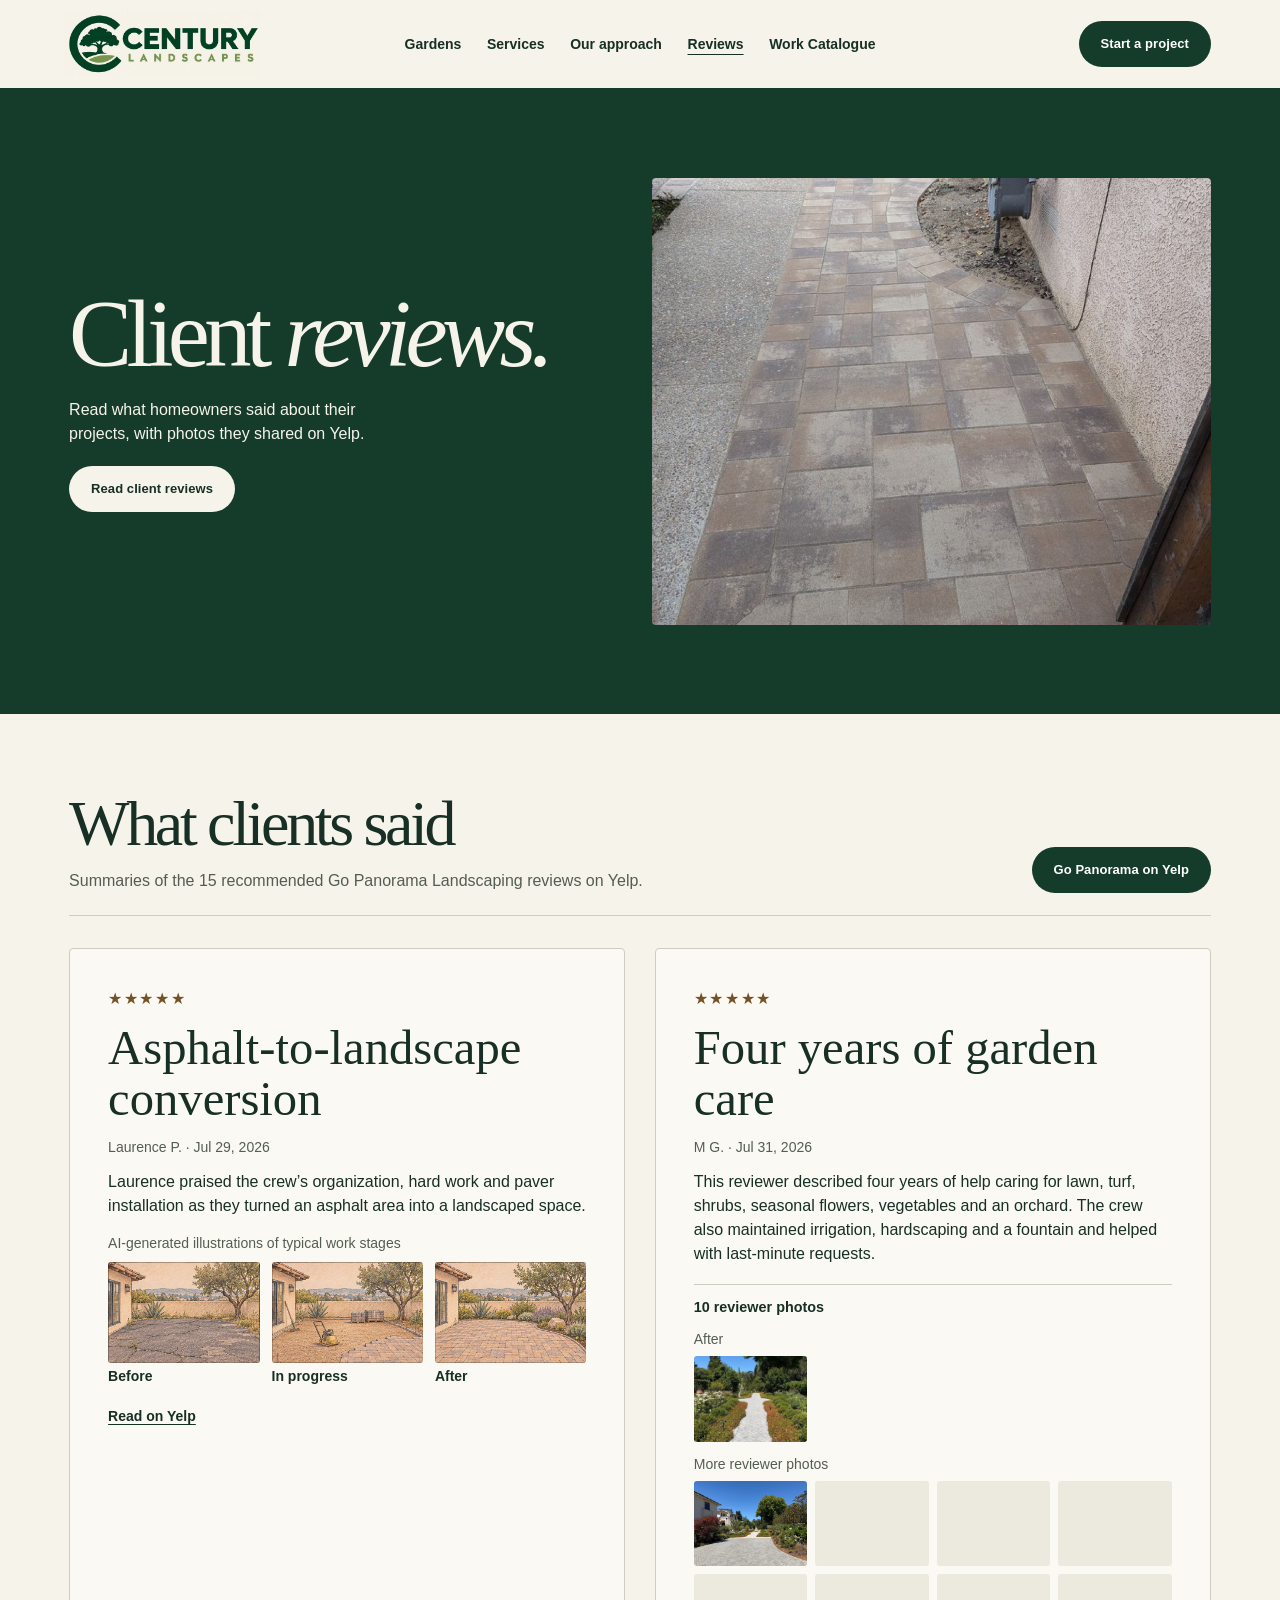
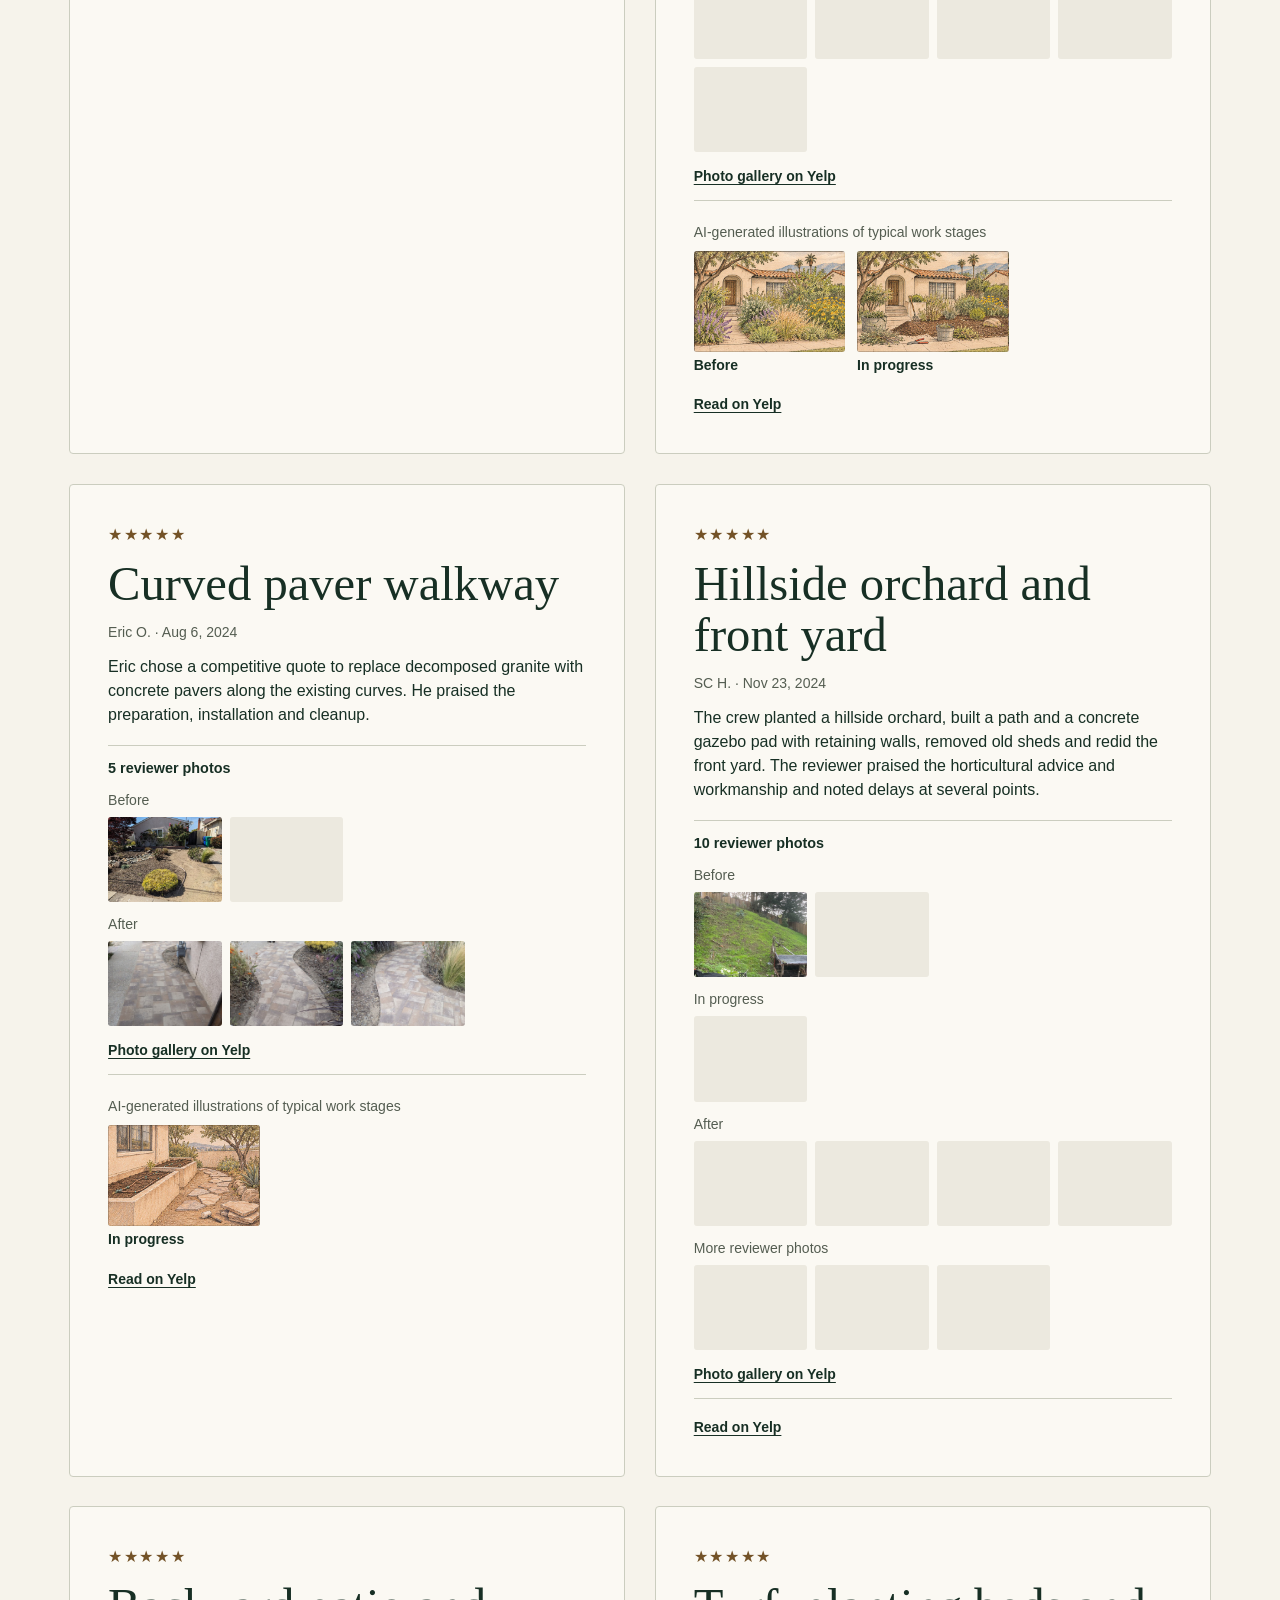
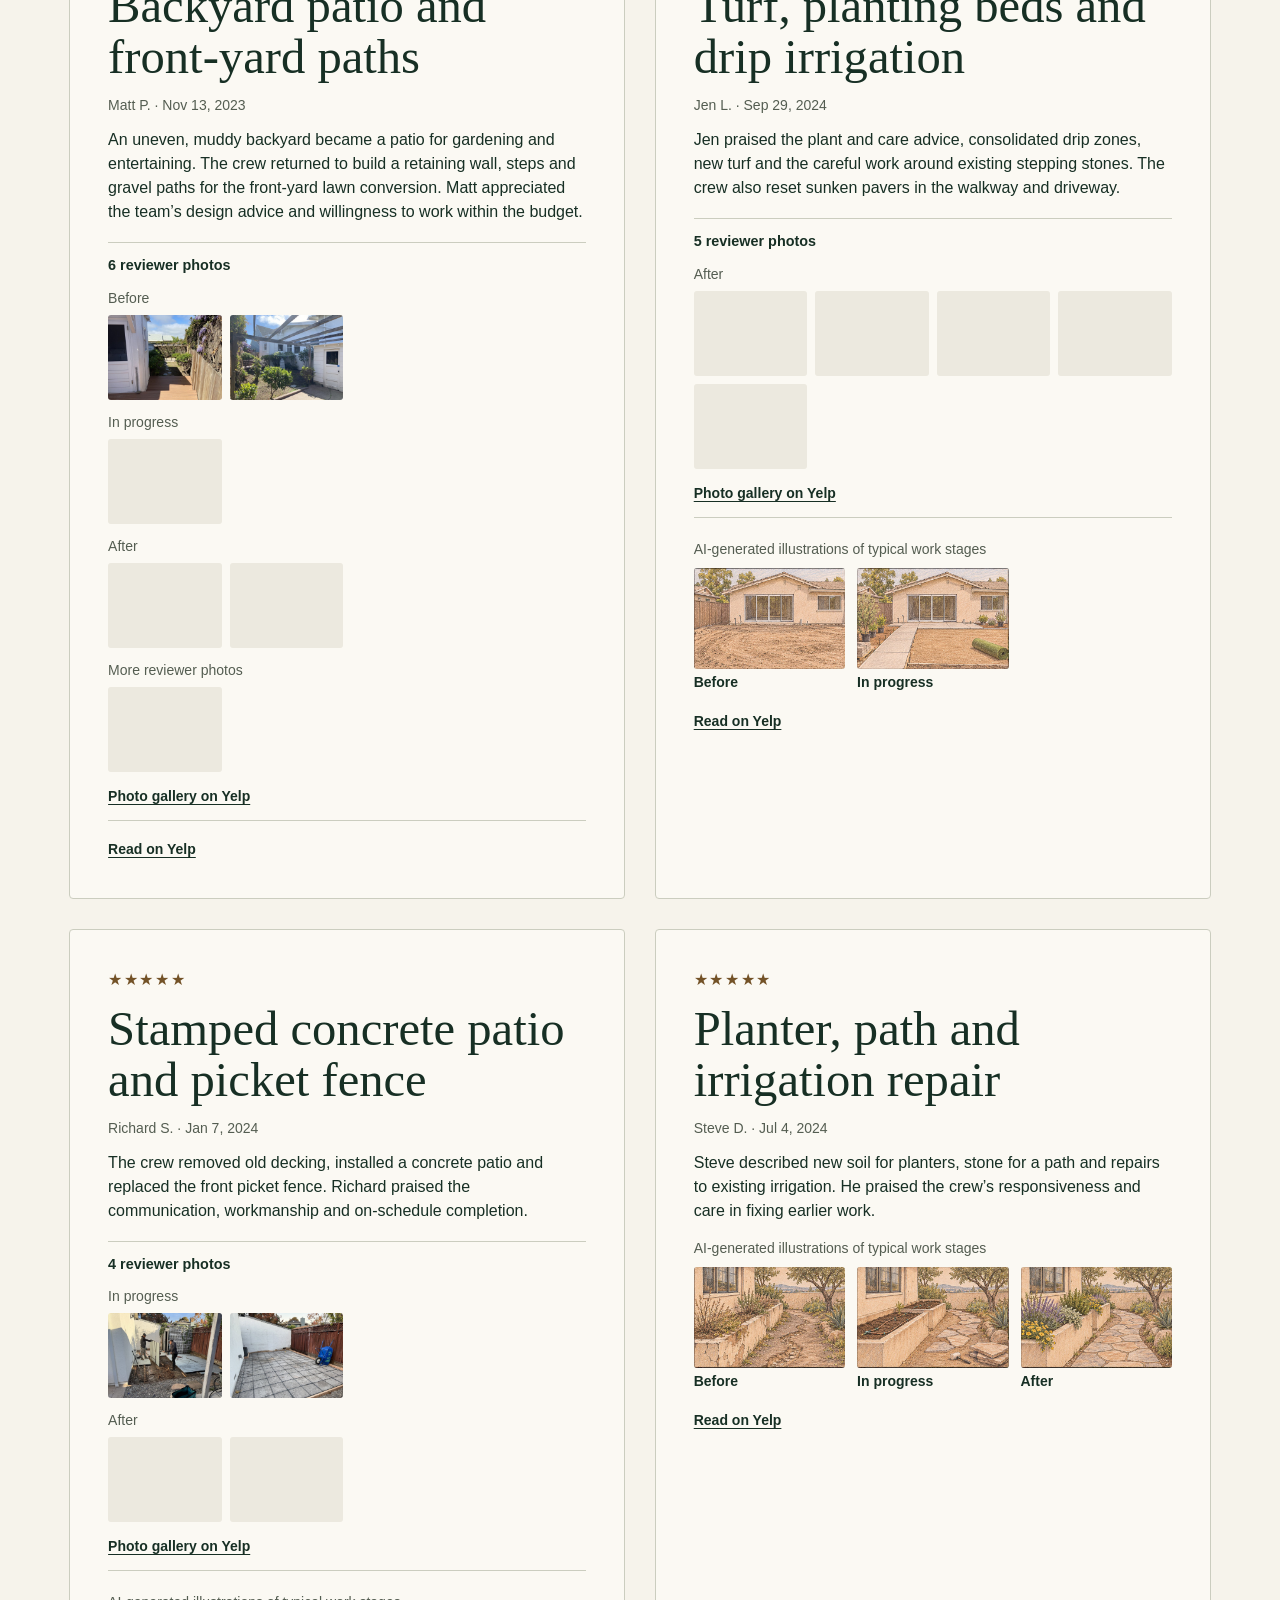
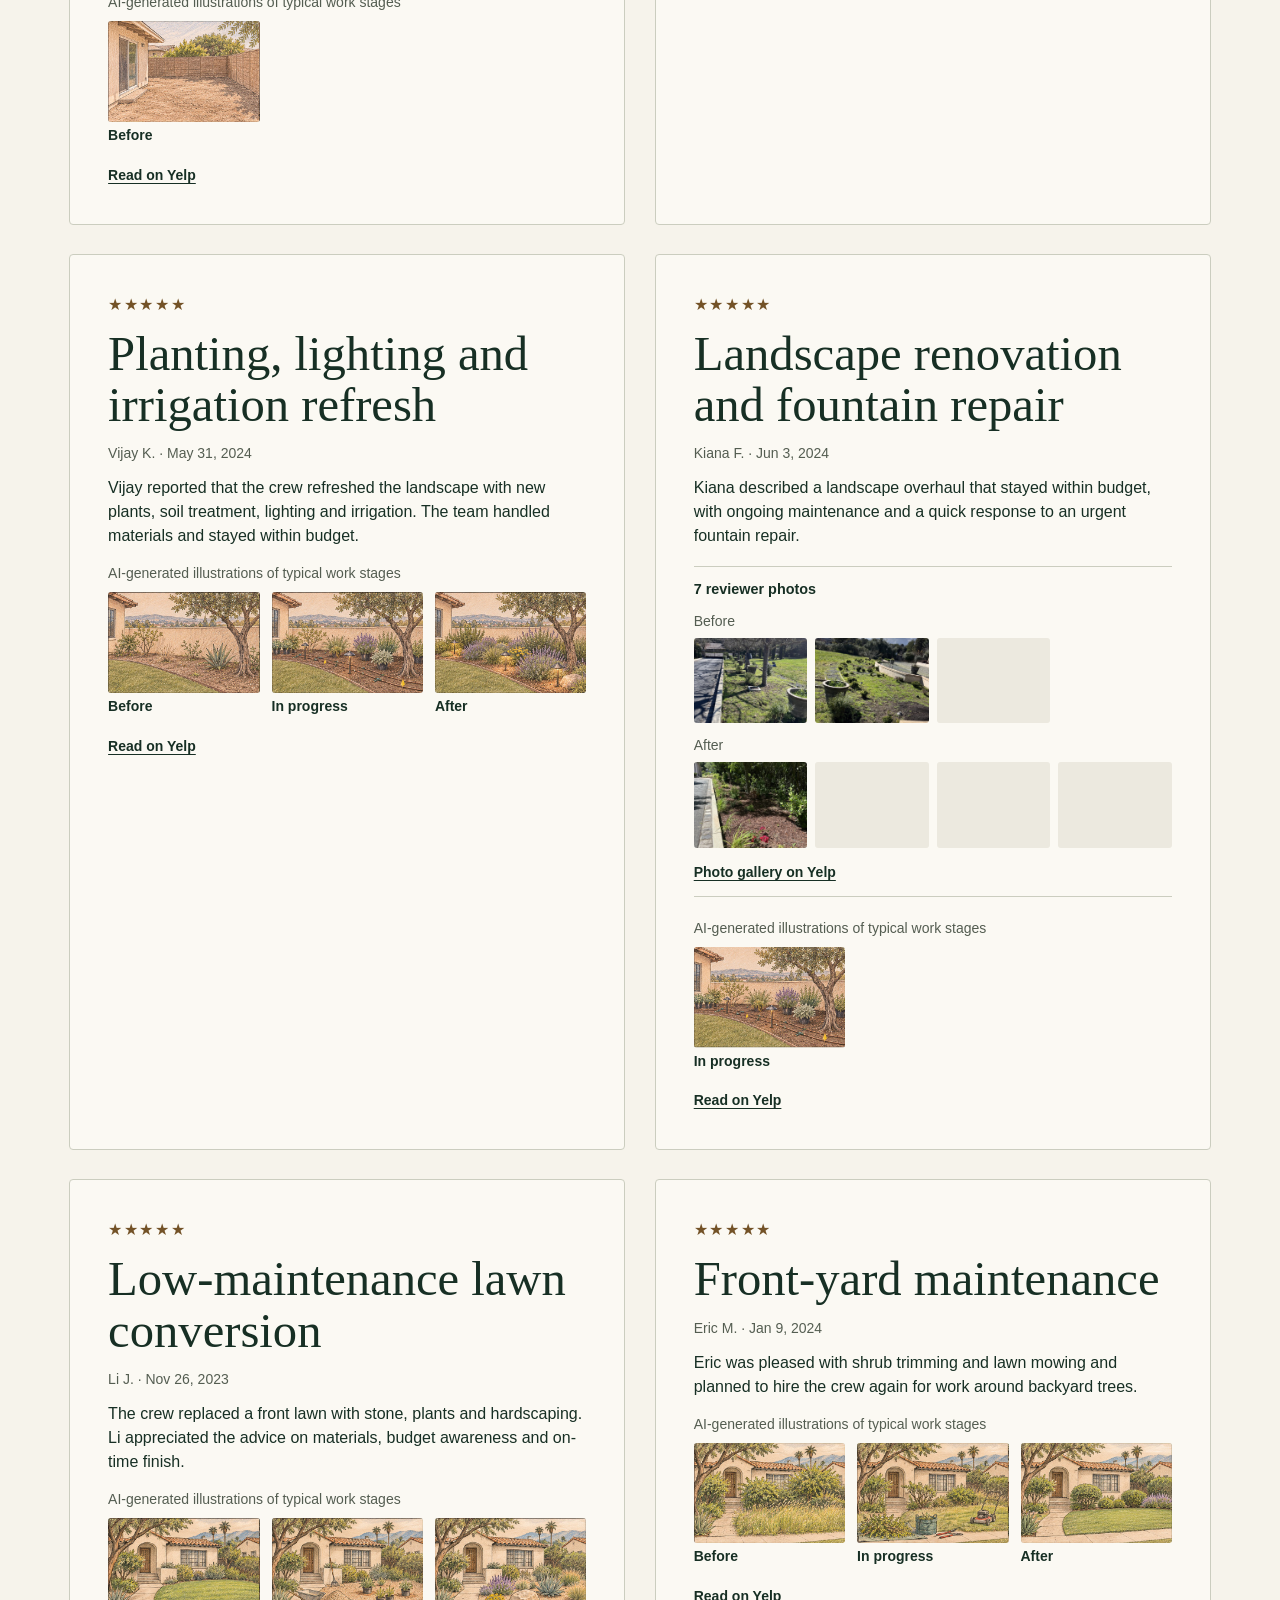
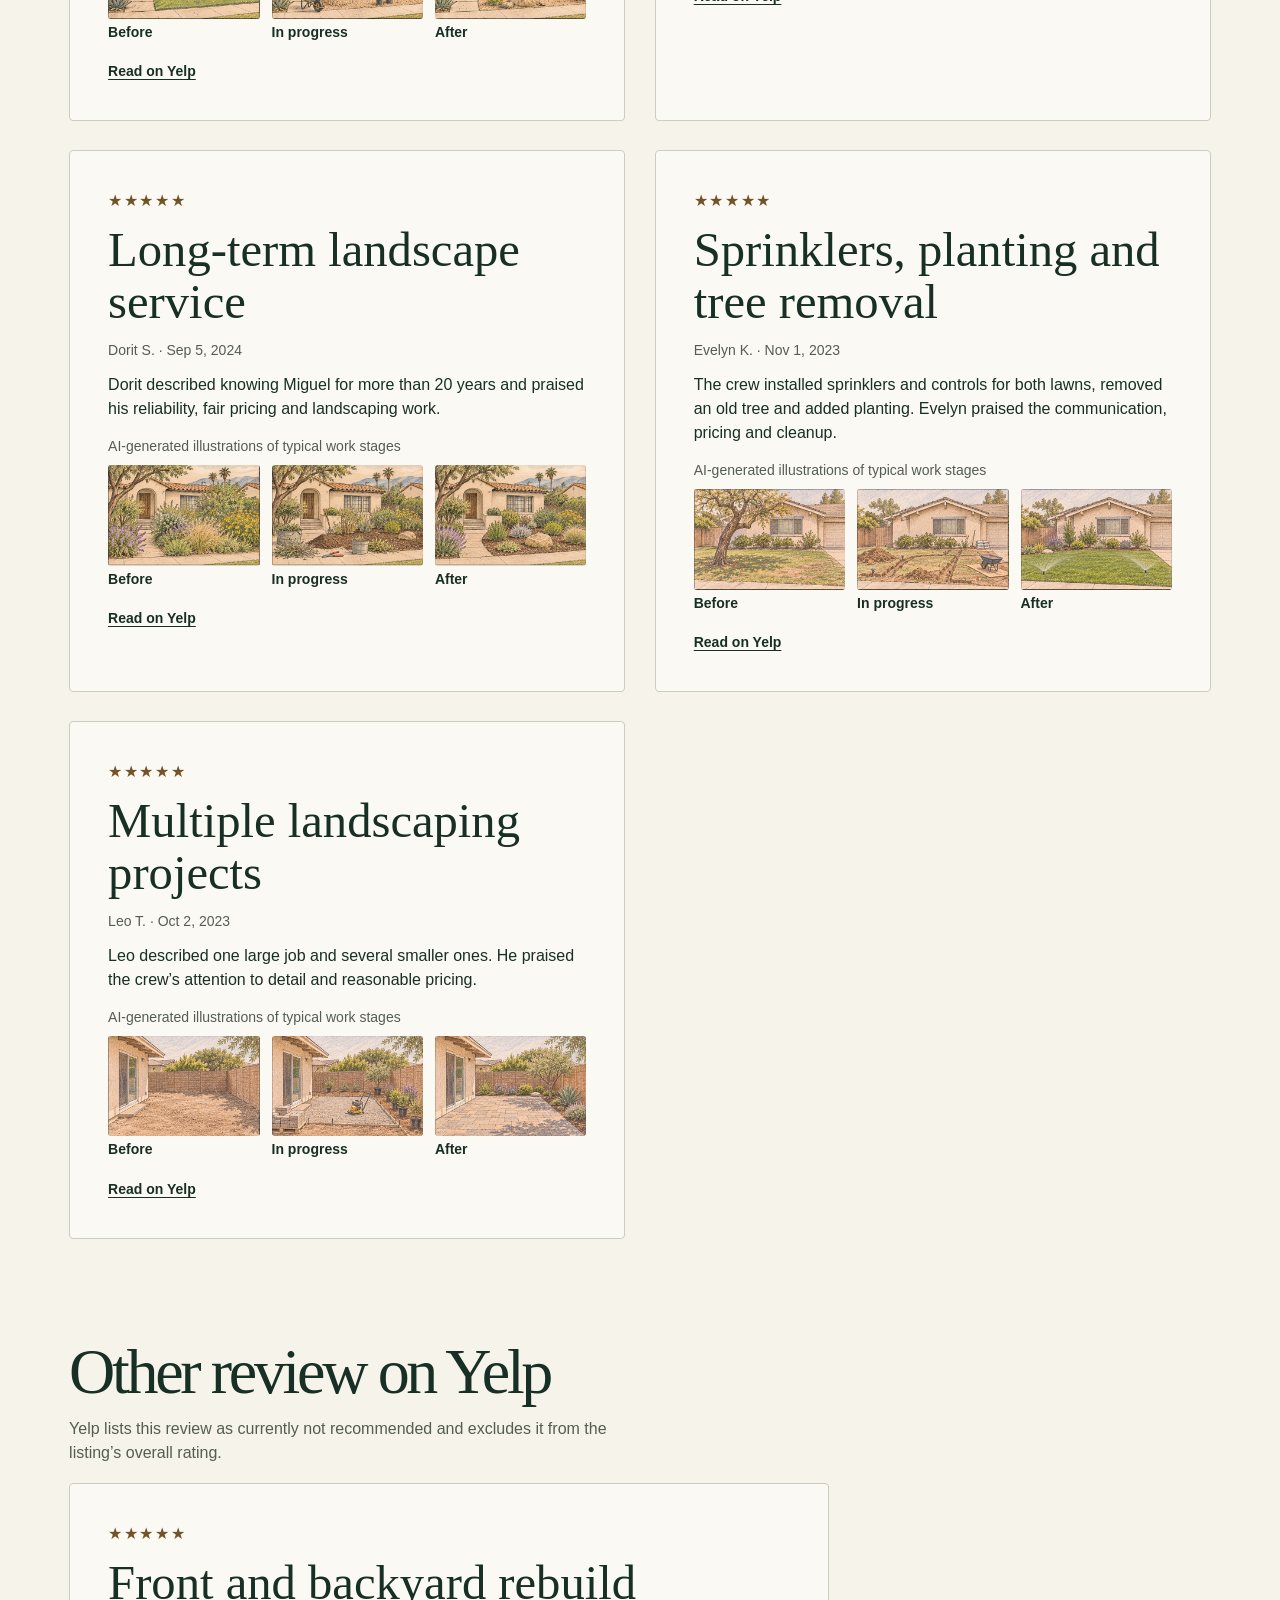
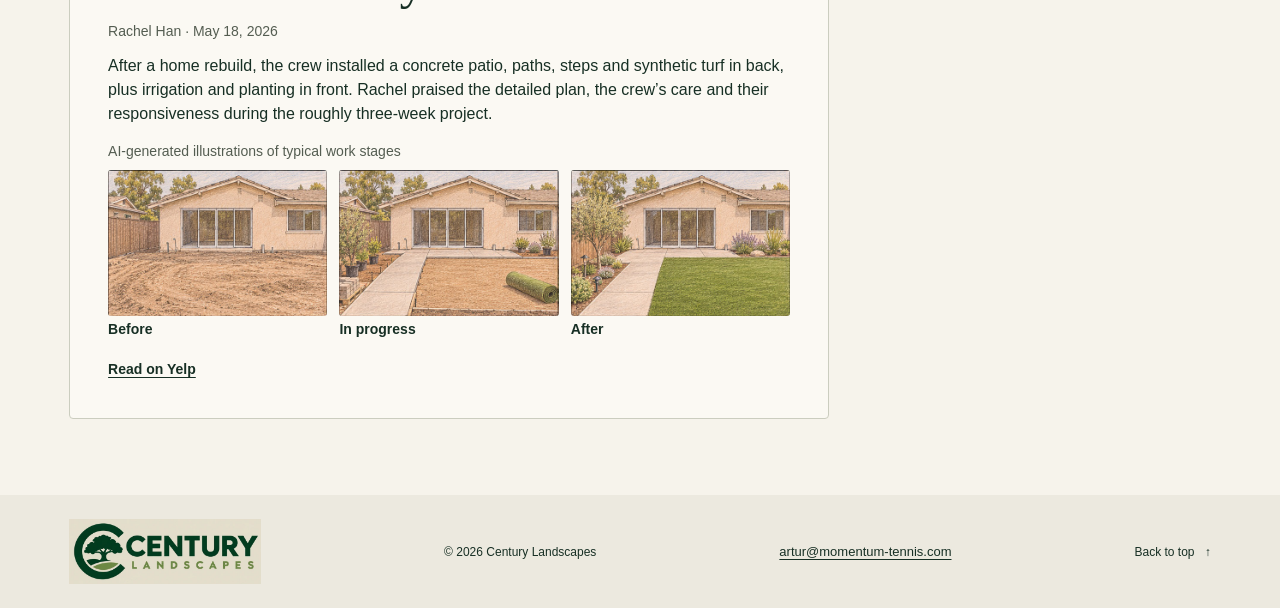
==== commit 7470e8dc: "Redesign Reviews and Work Catalogue pages" ====
--- a/reviews.html
+++ b/reviews.html
@@ -7,9 +7,12 @@
   <title>Client Reviews — Century Landscapes</title>
   <link rel="icon" href="assets/icon.png">
   <link rel="stylesheet" href="styles.css">
+  <link rel="stylesheet" href="assets/work-catalogue.css">
+  <link rel="stylesheet" href="assets/portfolio-pages.css">
   <script src="navigation.js" defer></script>
+  <script src="assets/catalogue-gallery.js" defer></script>
 </head>
-<body>
+<body class="portfolio-page review-page">
   <a class="skip" href="#main">Skip to content</a>
   <header class="mast" id="top">
     <div class="bounds header-inner">
@@ -20,13 +23,19 @@
     <nav class="mobile-nav" id="mobile-nav" aria-label="Mobile navigation" hidden><a href="index.html#gardens">Gardens</a><a href="index.html#services">Services</a><a href="index.html#approach">Our approach</a><a href="index.html#questions">Questions</a><a href="reviews.html" aria-current="page">Reviews</a><a href="before-and-after.html">Work Catalogue</a></nav>
   </header>
   <main id="main">
-    <section class="portfolio-heading bounds" aria-labelledby="page-title">
-      <p class="eyebrow light"><span class="rule"></span>Client feedback</p>
-      <h1 id="page-title">Client <em>reviews.</em></h1>
+    <section class="portfolio-heading portfolio-hero" aria-labelledby="page-title">
+      <div class="bounds portfolio-hero-inner">
+        <div class="portfolio-hero-copy">
+          <h1 id="page-title">Client <em>reviews.</em></h1>
+          <p>Read what homeowners said about their projects, with photos they shared on Yelp.</p>
+          <a class="pill" href="#recommended">Read client reviews</a>
+        </div>
+        <img src="assets/reviews/WondbRcjqND_e8mqyu23hg.jpg" alt="Finished curved paver walkway photographed by Eric O." fetchpriority="high">
+      </div>
     </section>
 <section class="bounds collection-body" aria-labelledby="recommended">
   <div class="collection-intro">
-    <div><h2 id="recommended">What clients said</h2><p>Summaries of all 15 recommended reviews on the Go Panorama Landscaping Yelp listing. The original reviews and reviewer photo galleries are linked below.</p></div>
+    <div><h2 id="recommended">What clients said</h2><p>Summaries of the 15 recommended Go Panorama Landscaping reviews on Yelp.</p></div>
     <a class="pill dark" href="https://www.yelp.com/biz/go-panorama-landscaping-san-jose-2">Go Panorama on Yelp</a>
   </div>
   <div class="review-grid"><article class="review-card" id="review-1">
@@ -35,6 +44,23 @@
     <p class="review-meta">Laurence P. <span aria-hidden="true">·</span> <time datetime="2026-07-29">Jul 29, 2026</time></p>
     <p>Laurence praised the crew’s organization, hard work and paver installation as they turned an asphalt area into a landscaped space.</p>
     
+    <div class="review-illustrations" role="group" aria-label="AI-generated stage illustrations">
+      <p class="review-meta">AI-generated illustrations of typical work stages</p>
+      <div class="review-illustration-grid">
+        <figure class="review-illustration">
+          <div class="review-illustration-image"><img src="assets/review-illustrations/hardscape-and-irrigation.jpg" alt="Cracked asphalt patio" loading="lazy" decoding="async" class="art-row-0 art-col-0"></div>
+          <figcaption>Before</figcaption>
+        </figure>
+        <figure class="review-illustration">
+          <div class="review-illustration-image"><img src="assets/review-illustrations/hardscape-and-irrigation.jpg" alt="Compacted base and partially laid pavers" loading="lazy" decoding="async" class="art-row-0 art-col-1"></div>
+          <figcaption>In progress</figcaption>
+        </figure>
+        <figure class="review-illustration">
+          <div class="review-illustration-image"><img src="assets/review-illustrations/hardscape-and-irrigation.jpg" alt="Finished patio with pavers and planting" loading="lazy" decoding="async" class="art-row-0 art-col-2"></div>
+          <figcaption>After</figcaption>
+        </figure>
+      </div>
+    </div>
     <a class="source-link" href="https://www.yelp.com/biz/go-panorama-landscaping-san-jose-2">Read on Yelp</a>
   </article><article class="review-card" id="review-mg">
     <p class="review-stars" aria-label="5 out of 5 stars"><span aria-hidden="true">★★★★★</span></p>
@@ -53,6 +79,19 @@
       </div>
       <a class="source-link" href="https://www.yelp.com/biz_photos/go-panorama-landscaping-san-jose-2?userid=Cmi0GGFHpfMiB2vpLQjW6Q">Photo gallery on Yelp</a>
     </details>
+    <div class="review-illustrations" role="group" aria-label="AI-generated stage illustrations">
+      <p class="review-meta">AI-generated illustrations of typical work stages</p>
+      <div class="review-illustration-grid">
+        <figure class="review-illustration">
+          <div class="review-illustration-image"><img src="assets/review-illustrations/maintenance-and-planting.jpg" alt="Overgrown seasonal border" loading="lazy" decoding="async" class="art-row-2 art-col-0"></div>
+          <figcaption>Before</figcaption>
+        </figure>
+        <figure class="review-illustration">
+          <div class="review-illustration-image"><img src="assets/review-illustrations/maintenance-and-planting.jpg" alt="Pruning and mulching underway" loading="lazy" decoding="async" class="art-row-2 art-col-1"></div>
+          <figcaption>In progress</figcaption>
+        </figure>
+      </div>
+    </div>
     <a class="source-link" href="https://www.yelp.com/biz/go-panorama-landscaping-san-jose-2">Read on Yelp</a>
   </article><article class="review-card" id="review-eric-o">
     <p class="review-stars" aria-label="5 out of 5 stars"><span aria-hidden="true">★★★★★</span></p>
@@ -63,18 +102,23 @@
       <summary>5 reviewer photos</summary>
       <div class="review-photo-stage" role="group" aria-label="Before">
         <p class="review-meta">Before</p>
-        <ul class="review-photo-grid"><li><a href="assets/reviews/bpyIQC7yJlzsNIvxJqj_pQ.jpg"><img src="assets/reviews/bpyIQC7yJlzsNIvxJqj_pQ.jpg" alt="Project photo 5 from Eric O." loading="lazy" decoding="async"></a></li></ul>
+        <ul class="review-photo-grid"><li><a href="assets/reviews/bpyIQC7yJlzsNIvxJqj_pQ.jpg"><img src="assets/reviews/bpyIQC7yJlzsNIvxJqj_pQ.jpg" alt="Project photo 5 from Eric O." loading="lazy" decoding="async"></a></li><li><a href="assets/reviews/nrrV6gDcSqvtj_wofkExHg.jpg"><img src="assets/reviews/nrrV6gDcSqvtj_wofkExHg.jpg" alt="Project photo 1 from Eric O." loading="lazy" decoding="async"></a></li></ul>
       </div>
       <div class="review-photo-stage" role="group" aria-label="After">
         <p class="review-meta">After</p>
         <ul class="review-photo-grid"><li><a href="assets/reviews/WondbRcjqND_e8mqyu23hg.jpg"><img src="assets/reviews/WondbRcjqND_e8mqyu23hg.jpg" alt="Project photo 2 from Eric O." loading="lazy" decoding="async"></a></li><li><a href="assets/reviews/zpryE2yuSvzkhxVlvirVug.jpg"><img src="assets/reviews/zpryE2yuSvzkhxVlvirVug.jpg" alt="Project photo 3 from Eric O." loading="lazy" decoding="async"></a></li><li><a href="assets/reviews/r33tkKZl-PpkKRbqgIvLCA.jpg"><img src="assets/reviews/r33tkKZl-PpkKRbqgIvLCA.jpg" alt="Project photo 4 from Eric O." loading="lazy" decoding="async"></a></li></ul>
       </div>
-      <div class="review-photo-stage" role="group" aria-label="More reviewer photos">
-        <p class="review-meta">More reviewer photos</p>
-        <ul class="review-photo-grid"><li><a href="assets/reviews/nrrV6gDcSqvtj_wofkExHg.jpg"><img src="assets/reviews/nrrV6gDcSqvtj_wofkExHg.jpg" alt="Project photo 1 from Eric O." loading="lazy" decoding="async"></a></li></ul>
-      </div>
       <a class="source-link" href="https://www.yelp.com/biz_photos/go-panorama-landscaping-san-jose-2?userid=oQazwydi_41dmcrzEGut0g">Photo gallery on Yelp</a>
     </details>
+    <div class="review-illustrations" role="group" aria-label="AI-generated stage illustrations">
+      <p class="review-meta">AI-generated illustrations of typical work stages</p>
+      <div class="review-illustration-grid">
+        <figure class="review-illustration">
+          <div class="review-illustration-image"><img src="assets/review-illustrations/hardscape-and-irrigation.jpg" alt="Soil and drip line beside a partly laid stone path" loading="lazy" decoding="async" class="art-row-1 art-col-1"></div>
+          <figcaption>In progress</figcaption>
+        </figure>
+      </div>
+    </div>
     <a class="source-link" href="https://www.yelp.com/biz/go-panorama-landscaping-san-jose-2">Read on Yelp</a>
   </article><article class="review-card" id="review-sc-h">
     <p class="review-stars" aria-label="5 out of 5 stars"><span aria-hidden="true">★★★★★</span></p>
@@ -87,13 +131,17 @@
         <p class="review-meta">Before</p>
         <ul class="review-photo-grid"><li><a href="assets/reviews/2CDHxreIdOIetDVLJED4cA.jpg"><img src="assets/reviews/2CDHxreIdOIetDVLJED4cA.jpg" alt="Project photo 1 from SC H." loading="lazy" decoding="async"></a></li><li><a href="assets/reviews/43UtzLGsEHfaupBpY-17nw.jpg"><img src="assets/reviews/43UtzLGsEHfaupBpY-17nw.jpg" alt="Project photo 7 from SC H." loading="lazy" decoding="async"></a></li></ul>
       </div>
+      <div class="review-photo-stage" role="group" aria-label="In progress">
+        <p class="review-meta">In progress</p>
+        <ul class="review-photo-grid"><li><a href="assets/reviews/BwL-ReXuSbAdDOHTYLN1Yg.jpg"><img src="assets/reviews/BwL-ReXuSbAdDOHTYLN1Yg.jpg" alt="Project photo 2 from SC H." loading="lazy" decoding="async"></a></li></ul>
+      </div>
       <div class="review-photo-stage" role="group" aria-label="After">
         <p class="review-meta">After</p>
         <ul class="review-photo-grid"><li><a href="assets/reviews/TvnXxz73sL8Xc2VluwK6NA.jpg"><img src="assets/reviews/TvnXxz73sL8Xc2VluwK6NA.jpg" alt="Project photo 3 from SC H." loading="lazy" decoding="async"></a></li><li><a href="assets/reviews/xRCwnPFgTAP6eb8-a9agXA.jpg"><img src="assets/reviews/xRCwnPFgTAP6eb8-a9agXA.jpg" alt="Project photo 4 from SC H." loading="lazy" decoding="async"></a></li><li><a href="assets/reviews/1PxvfKr4TMtWvYKDBRxVBg.jpg"><img src="assets/reviews/1PxvfKr4TMtWvYKDBRxVBg.jpg" alt="Project photo 5 from SC H." loading="lazy" decoding="async"></a></li><li><a href="assets/reviews/PGjDDRFwB0otDDV2u9mLSA.jpg"><img src="assets/reviews/PGjDDRFwB0otDDV2u9mLSA.jpg" alt="Project photo 6 from SC H." loading="lazy" decoding="async"></a></li></ul>
       </div>
       <div class="review-photo-stage" role="group" aria-label="More reviewer photos">
         <p class="review-meta">More reviewer photos</p>
-        <ul class="review-photo-grid"><li><a href="assets/reviews/BwL-ReXuSbAdDOHTYLN1Yg.jpg"><img src="assets/reviews/BwL-ReXuSbAdDOHTYLN1Yg.jpg" alt="Project photo 2 from SC H." loading="lazy" decoding="async"></a></li><li><a href="assets/reviews/OeBrQSuHY9HaM66aJkYYbg.jpg"><img src="assets/reviews/OeBrQSuHY9HaM66aJkYYbg.jpg" alt="Project photo 8 from SC H." loading="lazy" decoding="async"></a></li><li><a href="assets/reviews/7K42EE-6NcoZff27FFw0rg.jpg"><img src="assets/reviews/7K42EE-6NcoZff27FFw0rg.jpg" alt="Project photo 9 from SC H." loading="lazy" decoding="async"></a></li><li><a href="assets/reviews/pwQJap7YQKYdnsuN3pdEyA.jpg"><img src="assets/reviews/pwQJap7YQKYdnsuN3pdEyA.jpg" alt="Project photo 10 from SC H." loading="lazy" decoding="async"></a></li></ul>
+        <ul class="review-photo-grid"><li><a href="assets/reviews/OeBrQSuHY9HaM66aJkYYbg.jpg"><img src="assets/reviews/OeBrQSuHY9HaM66aJkYYbg.jpg" alt="Project photo 8 from SC H." loading="lazy" decoding="async"></a></li><li><a href="assets/reviews/7K42EE-6NcoZff27FFw0rg.jpg"><img src="assets/reviews/7K42EE-6NcoZff27FFw0rg.jpg" alt="Project photo 9 from SC H." loading="lazy" decoding="async"></a></li><li><a href="assets/reviews/pwQJap7YQKYdnsuN3pdEyA.jpg"><img src="assets/reviews/pwQJap7YQKYdnsuN3pdEyA.jpg" alt="Project photo 10 from SC H." loading="lazy" decoding="async"></a></li></ul>
       </div>
       <a class="source-link" href="https://www.yelp.com/biz_photos/go-panorama-landscaping-san-jose-2?userid=-HJGX3DeeYNMhVYNVANmFw">Photo gallery on Yelp</a>
     </details>
@@ -109,13 +157,17 @@
         <p class="review-meta">Before</p>
         <ul class="review-photo-grid"><li><a href="assets/reviews/BtnJY3MmZ8cjE8u92jfaRA.jpg"><img src="assets/reviews/BtnJY3MmZ8cjE8u92jfaRA.jpg" alt="Project photo 5 from Matt P." loading="lazy" decoding="async"></a></li><li><a href="assets/reviews/QAgOWAwkdwpC6Wj0UK_C9A.jpg"><img src="assets/reviews/QAgOWAwkdwpC6Wj0UK_C9A.jpg" alt="Project photo 6 from Matt P." loading="lazy" decoding="async"></a></li></ul>
       </div>
+      <div class="review-photo-stage" role="group" aria-label="In progress">
+        <p class="review-meta">In progress</p>
+        <ul class="review-photo-grid"><li><a href="assets/reviews/CaEUtegDN18CzCIhOKqbFg.jpg"><img src="assets/reviews/CaEUtegDN18CzCIhOKqbFg.jpg" alt="Project photo 1 from Matt P." loading="lazy" decoding="async"></a></li></ul>
+      </div>
       <div class="review-photo-stage" role="group" aria-label="After">
         <p class="review-meta">After</p>
         <ul class="review-photo-grid"><li><a href="assets/reviews/PlSPKdEXkZb5cMLP0fv5qA.jpg"><img src="assets/reviews/PlSPKdEXkZb5cMLP0fv5qA.jpg" alt="Project photo 2 from Matt P." loading="lazy" decoding="async"></a></li><li><a href="assets/reviews/uPpsWqLs4srnh_nOXHs4Og.jpg"><img src="assets/reviews/uPpsWqLs4srnh_nOXHs4Og.jpg" alt="Project photo 3 from Matt P." loading="lazy" decoding="async"></a></li></ul>
       </div>
       <div class="review-photo-stage" role="group" aria-label="More reviewer photos">
         <p class="review-meta">More reviewer photos</p>
-        <ul class="review-photo-grid"><li><a href="assets/reviews/CaEUtegDN18CzCIhOKqbFg.jpg"><img src="assets/reviews/CaEUtegDN18CzCIhOKqbFg.jpg" alt="Project photo 1 from Matt P." loading="lazy" decoding="async"></a></li><li><a href="assets/reviews/8Rm8hZQu92Uf0C_yuFbwkw.jpg"><img src="assets/reviews/8Rm8hZQu92Uf0C_yuFbwkw.jpg" alt="Project photo 4 from Matt P." loading="lazy" decoding="async"></a></li></ul>
+        <ul class="review-photo-grid"><li><a href="assets/reviews/8Rm8hZQu92Uf0C_yuFbwkw.jpg"><img src="assets/reviews/8Rm8hZQu92Uf0C_yuFbwkw.jpg" alt="Project photo 4 from Matt P." loading="lazy" decoding="async"></a></li></ul>
       </div>
       <a class="source-link" href="https://www.yelp.com/biz_photos/go-panorama-landscaping-san-jose-2?userid=1bMEJfJqbl6SvfhZyFVJXg">Photo gallery on Yelp</a>
     </details>
@@ -129,14 +181,23 @@
       <summary>5 reviewer photos</summary>
       <div class="review-photo-stage" role="group" aria-label="After">
         <p class="review-meta">After</p>
-        <ul class="review-photo-grid"><li><a href="assets/reviews/47RhZWF1Pa_INECu_rZzAQ.jpg"><img src="assets/reviews/47RhZWF1Pa_INECu_rZzAQ.jpg" alt="Project photo 1 from Jen L." loading="lazy" decoding="async"></a></li></ul>
-      </div>
-      <div class="review-photo-stage" role="group" aria-label="More reviewer photos">
-        <p class="review-meta">More reviewer photos</p>
-        <ul class="review-photo-grid"><li><a href="assets/reviews/M-kVOwcHVr8X3X41TcB2LA.jpg"><img src="assets/reviews/M-kVOwcHVr8X3X41TcB2LA.jpg" alt="Project photo 2 from Jen L." loading="lazy" decoding="async"></a></li><li><a href="assets/reviews/PkfqX61CArMjwhl6TlcDwg.jpg"><img src="assets/reviews/PkfqX61CArMjwhl6TlcDwg.jpg" alt="Project photo 3 from Jen L." loading="lazy" decoding="async"></a></li><li><a href="assets/reviews/K8dzwvdcbsaWS5Ka9OSfng.jpg"><img src="assets/reviews/K8dzwvdcbsaWS5Ka9OSfng.jpg" alt="Project photo 4 from Jen L." loading="lazy" decoding="async"></a></li><li><a href="assets/reviews/xKdydufMz306yXwKEKyHMg.jpg"><img src="assets/reviews/xKdydufMz306yXwKEKyHMg.jpg" alt="Project photo 5 from Jen L." loading="lazy" decoding="async"></a></li></ul>
+        <ul class="review-photo-grid"><li><a href="assets/reviews/47RhZWF1Pa_INECu_rZzAQ.jpg"><img src="assets/reviews/47RhZWF1Pa_INECu_rZzAQ.jpg" alt="Project photo 1 from Jen L." loading="lazy" decoding="async"></a></li><li><a href="assets/reviews/M-kVOwcHVr8X3X41TcB2LA.jpg"><img src="assets/reviews/M-kVOwcHVr8X3X41TcB2LA.jpg" alt="Project photo 2 from Jen L." loading="lazy" decoding="async"></a></li><li><a href="assets/reviews/PkfqX61CArMjwhl6TlcDwg.jpg"><img src="assets/reviews/PkfqX61CArMjwhl6TlcDwg.jpg" alt="Project photo 3 from Jen L." loading="lazy" decoding="async"></a></li><li><a href="assets/reviews/K8dzwvdcbsaWS5Ka9OSfng.jpg"><img src="assets/reviews/K8dzwvdcbsaWS5Ka9OSfng.jpg" alt="Project photo 4 from Jen L." loading="lazy" decoding="async"></a></li><li><a href="assets/reviews/xKdydufMz306yXwKEKyHMg.jpg"><img src="assets/reviews/xKdydufMz306yXwKEKyHMg.jpg" alt="Project photo 5 from Jen L." loading="lazy" decoding="async"></a></li></ul>
       </div>
       <a class="source-link" href="https://www.yelp.com/biz_photos/go-panorama-landscaping-san-jose-2?userid=nmXsUQeMGfAfOKhZ9w2eAg">Photo gallery on Yelp</a>
     </details>
+    <div class="review-illustrations" role="group" aria-label="AI-generated stage illustrations">
+      <p class="review-meta">AI-generated illustrations of typical work stages</p>
+      <div class="review-illustration-grid">
+        <figure class="review-illustration">
+          <div class="review-illustration-image"><img src="assets/review-illustrations/outdoor-rebuilds.jpg" alt="Bare post-construction yard" loading="lazy" decoding="async" class="art-row-2 art-col-0"></div>
+          <figcaption>Before</figcaption>
+        </figure>
+        <figure class="review-illustration">
+          <div class="review-illustration-image"><img src="assets/review-illustrations/outdoor-rebuilds.jpg" alt="Path paving and turf preparation underway" loading="lazy" decoding="async" class="art-row-2 art-col-1"></div>
+          <figcaption>In progress</figcaption>
+        </figure>
+      </div>
+    </div>
     <a class="source-link" href="https://www.yelp.com/biz/go-panorama-landscaping-san-jose-2">Read on Yelp</a>
   </article><article class="review-card" id="review-richard-s">
     <p class="review-stars" aria-label="5 out of 5 stars"><span aria-hidden="true">★★★★★</span></p>
@@ -147,18 +208,23 @@
       <summary>4 reviewer photos</summary>
       <div class="review-photo-stage" role="group" aria-label="In progress">
         <p class="review-meta">In progress</p>
-        <ul class="review-photo-grid"><li><a href="assets/reviews/DXX0UFBATSKCadAFB0ee5A.jpg"><img src="assets/reviews/DXX0UFBATSKCadAFB0ee5A.jpg" alt="Project photo 2 from Richard S." loading="lazy" decoding="async"></a></li></ul>
-      </div>
-      <div class="review-photo-stage" role="group" aria-label="After">
-        <p class="review-meta">After</p>
-        <ul class="review-photo-grid"><li><a href="assets/reviews/Pr3Yc4AOGTJWydANgoCvFg.jpg"><img src="assets/reviews/Pr3Yc4AOGTJWydANgoCvFg.jpg" alt="Project photo 4 from Richard S." loading="lazy" decoding="async"></a></li></ul>
-      </div>
-      <div class="review-photo-stage" role="group" aria-label="More reviewer photos">
-        <p class="review-meta">More reviewer photos</p>
-        <ul class="review-photo-grid"><li><a href="assets/reviews/jXiNtwV07_ykW8DBgF_AWw.jpg"><img src="assets/reviews/jXiNtwV07_ykW8DBgF_AWw.jpg" alt="Project photo 1 from Richard S." loading="lazy" decoding="async"></a></li><li><a href="assets/reviews/Uam7IWQxPHuq0FFFuzUPhQ.jpg"><img src="assets/reviews/Uam7IWQxPHuq0FFFuzUPhQ.jpg" alt="Project photo 3 from Richard S." loading="lazy" decoding="async"></a></li></ul>
+        <ul class="review-photo-grid"><li><a href="assets/reviews/DXX0UFBATSKCadAFB0ee5A.jpg"><img src="assets/reviews/DXX0UFBATSKCadAFB0ee5A.jpg" alt="Project photo 2 from Richard S." loading="lazy" decoding="async"></a></li><li><a href="assets/reviews/jXiNtwV07_ykW8DBgF_AWw.jpg"><img src="assets/reviews/jXiNtwV07_ykW8DBgF_AWw.jpg" alt="Project photo 1 from Richard S." loading="lazy" decoding="async"></a></li></ul>
+      </div>
+      <div class="review-photo-stage" role="group" aria-label="After">
+        <p class="review-meta">After</p>
+        <ul class="review-photo-grid"><li><a href="assets/reviews/Pr3Yc4AOGTJWydANgoCvFg.jpg"><img src="assets/reviews/Pr3Yc4AOGTJWydANgoCvFg.jpg" alt="Project photo 4 from Richard S." loading="lazy" decoding="async"></a></li><li><a href="assets/reviews/Uam7IWQxPHuq0FFFuzUPhQ.jpg"><img src="assets/reviews/Uam7IWQxPHuq0FFFuzUPhQ.jpg" alt="Project photo 3 from Richard S." loading="lazy" decoding="async"></a></li></ul>
       </div>
       <a class="source-link" href="https://www.yelp.com/biz_photos/go-panorama-landscaping-san-jose-2?userid=1LK4js5Tk1tW-MCi2x_YZg">Photo gallery on Yelp</a>
     </details>
+    <div class="review-illustrations" role="group" aria-label="AI-generated stage illustrations">
+      <p class="review-meta">AI-generated illustrations of typical work stages</p>
+      <div class="review-illustration-grid">
+        <figure class="review-illustration">
+          <div class="review-illustration-image"><img src="assets/review-illustrations/outdoor-rebuilds.jpg" alt="Bare yard beside a house" loading="lazy" decoding="async" class="art-row-1 art-col-0"></div>
+          <figcaption>Before</figcaption>
+        </figure>
+      </div>
+    </div>
     <a class="source-link" href="https://www.yelp.com/biz/go-panorama-landscaping-san-jose-2">Read on Yelp</a>
   </article><article class="review-card" id="review-8">
     <p class="review-stars" aria-label="5 out of 5 stars"><span aria-hidden="true">★★★★★</span></p>
@@ -166,6 +232,23 @@
     <p class="review-meta">Steve D. <span aria-hidden="true">·</span> <time datetime="2024-07-04">Jul 4, 2024</time></p>
     <p>Steve described new soil for planters, stone for a path and repairs to existing irrigation. He praised the crew’s responsiveness and care in fixing earlier work.</p>
     
+    <div class="review-illustrations" role="group" aria-label="AI-generated stage illustrations">
+      <p class="review-meta">AI-generated illustrations of typical work stages</p>
+      <div class="review-illustration-grid">
+        <figure class="review-illustration">
+          <div class="review-illustration-image"><img src="assets/review-illustrations/hardscape-and-irrigation.jpg" alt="Bare planters and weathered stone path" loading="lazy" decoding="async" class="art-row-1 art-col-0"></div>
+          <figcaption>Before</figcaption>
+        </figure>
+        <figure class="review-illustration">
+          <div class="review-illustration-image"><img src="assets/review-illustrations/hardscape-and-irrigation.jpg" alt="Soil and drip line beside a partly laid stone path" loading="lazy" decoding="async" class="art-row-1 art-col-1"></div>
+          <figcaption>In progress</figcaption>
+        </figure>
+        <figure class="review-illustration">
+          <div class="review-illustration-image"><img src="assets/review-illustrations/hardscape-and-irrigation.jpg" alt="Planted beds beside a finished stone path" loading="lazy" decoding="async" class="art-row-1 art-col-2"></div>
+          <figcaption>After</figcaption>
+        </figure>
+      </div>
+    </div>
     <a class="source-link" href="https://www.yelp.com/biz/go-panorama-landscaping-san-jose-2">Read on Yelp</a>
   </article><article class="review-card" id="review-9">
     <p class="review-stars" aria-label="5 out of 5 stars"><span aria-hidden="true">★★★★★</span></p>
@@ -173,6 +256,23 @@
     <p class="review-meta">Vijay K. <span aria-hidden="true">·</span> <time datetime="2024-05-31">May 31, 2024</time></p>
     <p>Vijay reported that the crew refreshed the landscape with new plants, soil treatment, lighting and irrigation. The team handled materials and stayed within budget.</p>
     
+    <div class="review-illustrations" role="group" aria-label="AI-generated stage illustrations">
+      <p class="review-meta">AI-generated illustrations of typical work stages</p>
+      <div class="review-illustration-grid">
+        <figure class="review-illustration">
+          <div class="review-illustration-image"><img src="assets/review-illustrations/hardscape-and-irrigation.jpg" alt="Sparse border beside a lawn" loading="lazy" decoding="async" class="art-row-2 art-col-0"></div>
+          <figcaption>Before</figcaption>
+        </figure>
+        <figure class="review-illustration">
+          <div class="review-illustration-image"><img src="assets/review-illustrations/hardscape-and-irrigation.jpg" alt="Drip tubing and path lights during installation" loading="lazy" decoding="async" class="art-row-2 art-col-1"></div>
+          <figcaption>In progress</figcaption>
+        </figure>
+        <figure class="review-illustration">
+          <div class="review-illustration-image"><img src="assets/review-illustrations/hardscape-and-irrigation.jpg" alt="Replanted border with installed path lighting" loading="lazy" decoding="async" class="art-row-2 art-col-2"></div>
+          <figcaption>After</figcaption>
+        </figure>
+      </div>
+    </div>
     <a class="source-link" href="https://www.yelp.com/biz/go-panorama-landscaping-san-jose-2">Read on Yelp</a>
   </article><article class="review-card" id="review-kiana-f">
     <p class="review-stars" aria-label="5 out of 5 stars"><span aria-hidden="true">★★★★★</span></p>
@@ -191,6 +291,15 @@
       </div>
       <a class="source-link" href="https://www.yelp.com/biz_photos/go-panorama-landscaping-san-jose-2?userid=AI_cBN0mST_dKT7RnynvDA">Photo gallery on Yelp</a>
     </details>
+    <div class="review-illustrations" role="group" aria-label="AI-generated stage illustrations">
+      <p class="review-meta">AI-generated illustrations of typical work stages</p>
+      <div class="review-illustration-grid">
+        <figure class="review-illustration">
+          <div class="review-illustration-image"><img src="assets/review-illustrations/hardscape-and-irrigation.jpg" alt="Drip tubing and path lights during installation" loading="lazy" decoding="async" class="art-row-2 art-col-1"></div>
+          <figcaption>In progress</figcaption>
+        </figure>
+      </div>
+    </div>
     <a class="source-link" href="https://www.yelp.com/biz/go-panorama-landscaping-san-jose-2">Read on Yelp</a>
   </article><article class="review-card" id="review-11">
     <p class="review-stars" aria-label="5 out of 5 stars"><span aria-hidden="true">★★★★★</span></p>
@@ -198,6 +307,23 @@
     <p class="review-meta">Li J. <span aria-hidden="true">·</span> <time datetime="2023-11-26">Nov 26, 2023</time></p>
     <p>The crew replaced a front lawn with stone, plants and hardscaping. Li appreciated the advice on materials, budget awareness and on-time finish.</p>
     
+    <div class="review-illustrations" role="group" aria-label="AI-generated stage illustrations">
+      <p class="review-meta">AI-generated illustrations of typical work stages</p>
+      <div class="review-illustration-grid">
+        <figure class="review-illustration">
+          <div class="review-illustration-image"><img src="assets/review-illustrations/maintenance-and-planting.jpg" alt="Front lawn with sparse planting" loading="lazy" decoding="async" class="art-row-0 art-col-0"></div>
+          <figcaption>Before</figcaption>
+        </figure>
+        <figure class="review-illustration">
+          <div class="review-illustration-image"><img src="assets/review-illustrations/maintenance-and-planting.jpg" alt="Lawn removal and gravel installation" loading="lazy" decoding="async" class="art-row-0 art-col-1"></div>
+          <figcaption>In progress</figcaption>
+        </figure>
+        <figure class="review-illustration">
+          <div class="review-illustration-image"><img src="assets/review-illustrations/maintenance-and-planting.jpg" alt="Drought-tolerant plants and decorative stone" loading="lazy" decoding="async" class="art-row-0 art-col-2"></div>
+          <figcaption>After</figcaption>
+        </figure>
+      </div>
+    </div>
     <a class="source-link" href="https://www.yelp.com/biz/go-panorama-landscaping-san-jose-2?start=10">Read on Yelp</a>
   </article><article class="review-card" id="review-12">
     <p class="review-stars" aria-label="5 out of 5 stars"><span aria-hidden="true">★★★★★</span></p>
@@ -205,6 +331,23 @@
     <p class="review-meta">Eric M. <span aria-hidden="true">·</span> <time datetime="2024-01-09">Jan 9, 2024</time></p>
     <p>Eric was pleased with shrub trimming and lawn mowing and planned to hire the crew again for work around backyard trees.</p>
     
+    <div class="review-illustrations" role="group" aria-label="AI-generated stage illustrations">
+      <p class="review-meta">AI-generated illustrations of typical work stages</p>
+      <div class="review-illustration-grid">
+        <figure class="review-illustration">
+          <div class="review-illustration-image"><img src="assets/review-illustrations/maintenance-and-planting.jpg" alt="Overgrown lawn and shrubs" loading="lazy" decoding="async" class="art-row-1 art-col-0"></div>
+          <figcaption>Before</figcaption>
+        </figure>
+        <figure class="review-illustration">
+          <div class="review-illustration-image"><img src="assets/review-illustrations/maintenance-and-planting.jpg" alt="Mowing and pruning underway" loading="lazy" decoding="async" class="art-row-1 art-col-1"></div>
+          <figcaption>In progress</figcaption>
+        </figure>
+        <figure class="review-illustration">
+          <div class="review-illustration-image"><img src="assets/review-illustrations/maintenance-and-planting.jpg" alt="Trimmed shrubs and freshly mowed lawn" loading="lazy" decoding="async" class="art-row-1 art-col-2"></div>
+          <figcaption>After</figcaption>
+        </figure>
+      </div>
+    </div>
     <a class="source-link" href="https://www.yelp.com/biz/go-panorama-landscaping-san-jose-2?start=10">Read on Yelp</a>
   </article><article class="review-card" id="review-13">
     <p class="review-stars" aria-label="5 out of 5 stars"><span aria-hidden="true">★★★★★</span></p>
@@ -212,6 +355,23 @@
     <p class="review-meta">Dorit S. <span aria-hidden="true">·</span> <time datetime="2024-09-05">Sep 5, 2024</time></p>
     <p>Dorit described knowing Miguel for more than 20 years and praised his reliability, fair pricing and landscaping work.</p>
     
+    <div class="review-illustrations" role="group" aria-label="AI-generated stage illustrations">
+      <p class="review-meta">AI-generated illustrations of typical work stages</p>
+      <div class="review-illustration-grid">
+        <figure class="review-illustration">
+          <div class="review-illustration-image"><img src="assets/review-illustrations/maintenance-and-planting.jpg" alt="Overgrown seasonal border" loading="lazy" decoding="async" class="art-row-2 art-col-0"></div>
+          <figcaption>Before</figcaption>
+        </figure>
+        <figure class="review-illustration">
+          <div class="review-illustration-image"><img src="assets/review-illustrations/maintenance-and-planting.jpg" alt="Pruning and mulching underway" loading="lazy" decoding="async" class="art-row-2 art-col-1"></div>
+          <figcaption>In progress</figcaption>
+        </figure>
+        <figure class="review-illustration">
+          <div class="review-illustration-image"><img src="assets/review-illustrations/maintenance-and-planting.jpg" alt="Tidied perennial border with refreshed mulch" loading="lazy" decoding="async" class="art-row-2 art-col-2"></div>
+          <figcaption>After</figcaption>
+        </figure>
+      </div>
+    </div>
     <a class="source-link" href="https://www.yelp.com/biz/go-panorama-landscaping-san-jose-2?start=10">Read on Yelp</a>
   </article><article class="review-card" id="review-14">
     <p class="review-stars" aria-label="5 out of 5 stars"><span aria-hidden="true">★★★★★</span></p>
@@ -219,6 +379,23 @@
     <p class="review-meta">Evelyn K. <span aria-hidden="true">·</span> <time datetime="2023-11-01">Nov 1, 2023</time></p>
     <p>The crew installed sprinklers and controls for both lawns, removed an old tree and added planting. Evelyn praised the communication, pricing and cleanup.</p>
     
+    <div class="review-illustrations" role="group" aria-label="AI-generated stage illustrations">
+      <p class="review-meta">AI-generated illustrations of typical work stages</p>
+      <div class="review-illustration-grid">
+        <figure class="review-illustration">
+          <div class="review-illustration-image"><img src="assets/review-illustrations/outdoor-rebuilds.jpg" alt="Front lawn with an established tree" loading="lazy" decoding="async" class="art-row-0 art-col-0"></div>
+          <figcaption>Before</figcaption>
+        </figure>
+        <figure class="review-illustration">
+          <div class="review-illustration-image"><img src="assets/review-illustrations/outdoor-rebuilds.jpg" alt="Irrigation trenches in an exposed front yard" loading="lazy" decoding="async" class="art-row-0 art-col-1"></div>
+          <figcaption>In progress</figcaption>
+        </figure>
+        <figure class="review-illustration">
+          <div class="review-illustration-image"><img src="assets/review-illustrations/outdoor-rebuilds.jpg" alt="Planted front yard with sprinklers running" loading="lazy" decoding="async" class="art-row-0 art-col-2"></div>
+          <figcaption>After</figcaption>
+        </figure>
+      </div>
+    </div>
     <a class="source-link" href="https://www.yelp.com/biz/go-panorama-landscaping-san-jose-2?start=10">Read on Yelp</a>
   </article><article class="review-card" id="review-15">
     <p class="review-stars" aria-label="5 out of 5 stars"><span aria-hidden="true">★★★★★</span></p>
@@ -226,6 +403,23 @@
     <p class="review-meta">Leo T. <span aria-hidden="true">·</span> <time datetime="2023-10-02">Oct 2, 2023</time></p>
     <p>Leo described one large job and several smaller ones. He praised the crew’s attention to detail and reasonable pricing.</p>
     
+    <div class="review-illustrations" role="group" aria-label="AI-generated stage illustrations">
+      <p class="review-meta">AI-generated illustrations of typical work stages</p>
+      <div class="review-illustration-grid">
+        <figure class="review-illustration">
+          <div class="review-illustration-image"><img src="assets/review-illustrations/outdoor-rebuilds.jpg" alt="Bare yard beside a house" loading="lazy" decoding="async" class="art-row-1 art-col-0"></div>
+          <figcaption>Before</figcaption>
+        </figure>
+        <figure class="review-illustration">
+          <div class="review-illustration-image"><img src="assets/review-illustrations/outdoor-rebuilds.jpg" alt="Paver base being compacted" loading="lazy" decoding="async" class="art-row-1 art-col-1"></div>
+          <figcaption>In progress</figcaption>
+        </figure>
+        <figure class="review-illustration">
+          <div class="review-illustration-image"><img src="assets/review-illustrations/outdoor-rebuilds.jpg" alt="Completed paver patio beside planted beds" loading="lazy" decoding="async" class="art-row-1 art-col-2"></div>
+          <figcaption>After</figcaption>
+        </figure>
+      </div>
+    </div>
     <a class="source-link" href="https://www.yelp.com/biz/go-panorama-landscaping-san-jose-2?start=10">Read on Yelp</a>
   </article></div>
   <section class="extra-review" aria-labelledby="other-review">
@@ -237,11 +431,43 @@
     <p class="review-meta">Rachel Han <span aria-hidden="true">·</span> <time datetime="2026-05-18">May 18, 2026</time></p>
     <p>After a home rebuild, the crew installed a concrete patio, paths, steps and synthetic turf in back, plus irrigation and planting in front. Rachel praised the detailed plan, the crew’s care and their responsiveness during the roughly three-week project.</p>
     
+    <div class="review-illustrations" role="group" aria-label="AI-generated stage illustrations">
+      <p class="review-meta">AI-generated illustrations of typical work stages</p>
+      <div class="review-illustration-grid">
+        <figure class="review-illustration">
+          <div class="review-illustration-image"><img src="assets/review-illustrations/outdoor-rebuilds.jpg" alt="Bare post-construction yard" loading="lazy" decoding="async" class="art-row-2 art-col-0"></div>
+          <figcaption>Before</figcaption>
+        </figure>
+        <figure class="review-illustration">
+          <div class="review-illustration-image"><img src="assets/review-illustrations/outdoor-rebuilds.jpg" alt="Path paving and turf preparation underway" loading="lazy" decoding="async" class="art-row-2 art-col-1"></div>
+          <figcaption>In progress</figcaption>
+        </figure>
+        <figure class="review-illustration">
+          <div class="review-illustration-image"><img src="assets/review-illustrations/outdoor-rebuilds.jpg" alt="Finished concrete path, turf and planting" loading="lazy" decoding="async" class="art-row-2 art-col-2"></div>
+          <figcaption>After</figcaption>
+        </figure>
+      </div>
+    </div>
     <a class="source-link" href="https://www.yelp.com/not_recommended_reviews/go-panorama-landscaping-san-jose-2">Read on Yelp</a>
   </article>
   </section>
 </section>
   </main>
+  <dialog class="catalogue-gallery" aria-labelledby="catalogue-gallery-title">
+    <div class="catalogue-gallery-bar">
+      <h2 id="catalogue-gallery-title">Project photos</h2>
+      <button class="gallery-close" type="button" autofocus>Close</button>
+    </div>
+    <figure class="gallery-figure">
+      <div class="gallery-photo-area"><img class="gallery-photo" alt=""><p class="gallery-error" hidden>Photo unavailable. Try another photo.</p></div>
+      <figcaption class="gallery-caption" aria-live="polite"></figcaption>
+    </figure>
+    <div class="catalogue-gallery-bar gallery-navigation">
+      <button class="gallery-prev" type="button">Previous</button>
+      <span class="gallery-count"></span>
+      <button class="gallery-next" type="button">Next</button>
+    </div>
+  </dialog>
   <footer><div class="bounds footer-wrap"><a href="index.html" aria-label="Century Landscapes home"><img src="assets/wordmark.webp" width="192" height="65" alt="Century Landscapes"></a><p>© 2026 Century Landscapes</p><a class="footer-email" href="mailto:artur@momentum-tennis.com">artur@momentum-tennis.com</a><a class="backtop" href="#top">Back to top <span aria-hidden="true">↑</span></a></div></footer>
 </body>
 </html>
--- a/assets/work-catalogue.css
+++ b/assets/work-catalogue.css
@@ -0,0 +1,218 @@
+.work-catalogue .portfolio-heading {
+  padding-block: clamp(48px, 6.5vw, 96px);
+}
+
+.work-catalogue .portfolio-heading h1 {
+  margin: 0;
+  font-size: clamp(50px, 9.5vw, 137px);
+}
+
+.work-catalogue .collection-intro {
+  align-items: center;
+}
+
+.work-catalogue .project-entries {
+  gap: clamp(32px, 5vw, 72px);
+}
+
+.work-catalogue .project-entry {
+  padding-top: clamp(24px, 4vw, 52px);
+  padding-bottom: 0;
+}
+
+.work-catalogue .project-stages {
+  grid-template-columns: minmax(0, 3fr) minmax(0, 5fr);
+  gap: clamp(10px, 1.6vw, 24px);
+}
+
+.work-catalogue .stage {
+  display: flex;
+  flex-direction: column;
+}
+
+.work-catalogue .stage h3 {
+  color: var(--ink);
+  background: #e7e4d9;
+  padding: 9px 14px;
+}
+
+.work-catalogue .stage-after h3 {
+  color: var(--paper);
+  background: var(--green);
+}
+
+.work-catalogue .stage-frame {
+  background: var(--paper-deep);
+}
+
+.work-catalogue .stage-frame::before {
+  content: none;
+}
+
+.work-catalogue .stage-image {
+  aspect-ratio: 5 / 4;
+  object-fit: cover;
+  object-position: var(--photo-position, center);
+}
+
+.work-catalogue .stage-after .stage-image {
+  aspect-ratio: 2 / 1;
+}
+
+.work-catalogue .stage-after img,
+.work-catalogue .more-projects img {
+  filter: brightness(calc(1 + var(--photo-lift, .04))) contrast(1.035) saturate(var(--photo-color, 1.045));
+}
+
+.work-catalogue .stage-thumbs {
+  margin: 8px 0 0;
+  gap: 8px;
+}
+
+.work-catalogue .stage-thumbs img {
+  width: clamp(57px, 9vw, 130px);
+  aspect-ratio: 4 / 3;
+  object-position: var(--photo-position, center);
+}
+
+.work-catalogue .project-credit {
+  margin-top: 16px;
+}
+
+.work-catalogue .more-projects .review-card {
+  background: transparent;
+  border: 0;
+  padding: 0;
+}
+
+.work-catalogue .more-projects .stage-image {
+  aspect-ratio: 4 / 3;
+}
+
+@media (max-width: 620px) {
+  .work-catalogue .project-stages {
+    grid-template-columns: minmax(0, 2fr) minmax(0, 3fr);
+  }
+
+  .work-catalogue .stage-image {
+    aspect-ratio: 1 / 1;
+  }
+
+  .work-catalogue .stage-after .stage-image {
+    aspect-ratio: 3 / 2;
+  }
+
+  .work-catalogue .stage-thumbs img {
+    width: clamp(44px, 11vw, 68px);
+  }
+}
+
+.work-catalogue .paired-after {
+  display: grid;
+  grid-template-columns: repeat(2, minmax(0, 1fr));
+  gap: 5px;
+}
+
+.work-catalogue .paired-after .stage-image {
+  aspect-ratio: 1 / 1;
+  object-position: center 56%;
+}
+
+@media (min-width: 621px) {
+  .work-catalogue .stage-image {
+    aspect-ratio: 6 / 5;
+  }
+
+  .work-catalogue .more-projects .stage-image {
+    aspect-ratio: 4 / 3;
+  }
+}
+
+@media (max-width: 620px) {
+  .work-catalogue .paired-after .stage-image {
+    aspect-ratio: 3 / 4;
+  }
+}
+
+.work-catalogue a[aria-haspopup="dialog"] {
+  cursor: zoom-in;
+}
+
+.catalogue-gallery {
+  width: min(96vw, 1480px);
+  max-width: none;
+  max-height: 96dvh;
+  padding: clamp(10px, 2vw, 24px);
+  border: 1px solid #ffffff30;
+  color: #f6f3eb;
+  background: #111c16;
+}
+
+.catalogue-gallery[open] {
+  display: grid;
+  grid-template-rows: auto minmax(0, 1fr) auto;
+  gap: 10px;
+  overflow: auto;
+}
+
+.catalogue-gallery::backdrop {
+  background: #080d0be8;
+}
+
+.catalogue-gallery-bar {
+  display: flex;
+  justify-content: space-between;
+  align-items: center;
+  gap: 10px;
+}
+
+.catalogue-gallery-bar h2 {
+  font: 600 1rem/1.3 var(--sans);
+  letter-spacing: 0;
+}
+
+.catalogue-gallery-bar button {
+  min-height: 44px;
+  padding: 0 16px;
+  border: 1px solid #ffffff55;
+  border-radius: 24px;
+  background: transparent;
+  color: inherit;
+}
+
+.catalogue-gallery-bar button:hover {
+  background: #ffffff20;
+}
+
+.gallery-figure {
+  margin: 0;
+  text-align: center;
+}
+
+.gallery-photo-area {
+  display: grid;
+  place-items: center;
+  height: clamp(110px, calc(96dvh - 168px), 920px);
+  background: #080d0b;
+}
+
+.gallery-photo {
+  width: 100%;
+  height: 100%;
+  min-height: 0;
+  object-fit: contain;
+}
+
+.gallery-photo[hidden] {
+  display: none;
+}
+
+.gallery-caption {
+  padding: 8px 4px 0;
+  font-size: .9rem;
+}
+
+.gallery-count {
+  font-size: .875rem;
+  white-space: nowrap;
+}
--- a/assets/portfolio-pages.css
+++ b/assets/portfolio-pages.css
@@ -0,0 +1,221 @@
+.portfolio-page .portfolio-hero {
+  padding: 0;
+}
+
+.portfolio-hero-inner {
+  display: grid;
+  grid-template-columns: minmax(0, .95fr) minmax(0, 1.05fr);
+  align-items: center;
+  gap: clamp(24px, 6vw, 100px);
+  padding-block: clamp(40px, 7vw, 112px);
+}
+
+.portfolio-hero-copy {
+  display: grid;
+  justify-items: start;
+  gap: 20px;
+}
+
+.portfolio-page .portfolio-hero h1 {
+  margin: 0;
+  font-size: clamp(52px, 7.4vw, 120px);
+  line-height: .92;
+}
+
+.portfolio-hero-copy p {
+  max-width: 36ch;
+  color: var(--paper);
+}
+
+.portfolio-hero-copy .pill {
+  color: var(--ink);
+  background: var(--paper);
+}
+
+.portfolio-hero-copy .pill:hover {
+  background: #e5e8d6;
+}
+
+.portfolio-hero-inner > img {
+  display: block;
+  width: 100%;
+  height: auto;
+  aspect-ratio: 5 / 4;
+  object-fit: cover;
+  border-radius: 4px;
+}
+
+.review-page .portfolio-hero-inner > img {
+  object-position: center 68%;
+}
+
+.portfolio-page .collection-intro {
+  padding-bottom: 22px;
+  border-bottom: 1px solid var(--line);
+}
+
+.portfolio-page .review-grid {
+  grid-template-columns: repeat(2, minmax(0, 1fr));
+  gap: clamp(16px, 2.3vw, 30px);
+  align-items: stretch;
+}
+
+.review-page .review-card {
+  align-content: start;
+  padding: clamp(20px, 3vw, 38px);
+  border-radius: 4px;
+  background: #fbf9f3;
+}
+
+.review-page .review-card h3 {
+  font-size: clamp(30px, 3.8vw, 49px);
+}
+
+.review-page .review-stars {
+  color: #735227;
+}
+
+.review-page .review-photos {
+  margin-block: 6px;
+  padding-block: 12px;
+}
+
+.review-page .review-photo-stage {
+  margin-top: 12px;
+}
+
+.review-page .review-photo-grid {
+  display: grid;
+  grid-template-columns: repeat(auto-fill, minmax(min(100%, 108px), 1fr));
+  margin: 6px 0 12px;
+}
+
+.review-page .review-photo-grid img {
+  width: 100%;
+  aspect-ratio: 4 / 3;
+  border-radius: 3px;
+}
+
+.review-page a[aria-haspopup="dialog"] {
+  cursor: zoom-in;
+}
+
+.review-page .extra-review .review-card {
+  max-width: min(100%, 760px);
+}
+
+.work-catalogue .project-entry {
+  padding: clamp(16px, 3.5vw, 44px);
+  border: 1px solid var(--line);
+  border-radius: 4px;
+  background: #fbf9f3;
+}
+
+.work-catalogue .project-stages {
+  grid-template-columns: minmax(0, 1fr) minmax(0, 1fr);
+}
+
+.work-catalogue .stage-frame {
+  border-radius: 3px;
+}
+
+.work-catalogue .project-stages .stage-image,
+.work-catalogue .project-stages .paired-after .stage-image {
+  aspect-ratio: 4 / 3;
+}
+
+.work-catalogue .project-stages .paired-after .stage-image {
+  aspect-ratio: 2 / 3;
+}
+
+.work-catalogue .stage h3 {
+  background: transparent;
+  color: var(--ink);
+  padding: 5px 0 10px;
+}
+
+.work-catalogue .featured-project {
+  padding: clamp(16px, 3.5vw, 44px);
+  background: var(--paper-deep);
+  border-radius: 4px;
+}
+
+@media (max-width: 720px) {
+  .portfolio-hero-inner,
+  .portfolio-page .review-grid {
+    grid-template-columns: 1fr;
+  }
+
+  .portfolio-hero-inner > img {
+    aspect-ratio: 16 / 10;
+  }
+
+  .work-catalogue .featured-project .more-projects-grid {
+    grid-template-columns: repeat(2, minmax(0, 1fr));
+    gap: 10px;
+  }
+}
+
+@media (max-width: 440px) {
+  .work-catalogue .project-stages {
+    grid-template-columns: 1fr;
+  }
+}
+
+@media (hover: hover) and (prefers-reduced-motion: no-preference) {
+  .portfolio-page a[aria-haspopup="dialog"] img {
+    transition: opacity .18s ease;
+  }
+
+  .portfolio-page a[aria-haspopup="dialog"]:hover img {
+    opacity: .87;
+  }
+}
+
+.review-illustrations {
+  display: grid;
+  gap: 8px;
+  margin-block: 3px 8px;
+}
+
+.review-illustration-grid {
+  display: grid;
+  grid-template-columns: repeat(3, minmax(0, 1fr));
+  gap: clamp(4px, 1vw, 12px);
+}
+
+.review-illustration {
+  min-width: 0;
+  margin: 0;
+}
+
+.review-illustration figcaption {
+  margin-top: 5px;
+  color: var(--ink);
+  font-size: .875rem;
+  font-weight: 650;
+  line-height: 1.25;
+}
+
+.review-illustration-image {
+  position: relative;
+  overflow: hidden;
+  aspect-ratio: 3 / 2;
+  border-radius: 3px;
+  background: var(--paper-deep);
+}
+
+.review-illustration-image img {
+  position: absolute;
+  top: 0;
+  left: 0;
+  width: 300%;
+  max-width: none;
+  height: auto;
+  transform: translate(var(--art-x, 0), var(--art-y, 0));
+}
+
+.art-col-1 { --art-x: -33.3333%; }
+.art-col-2 { --art-x: -66.6667%; }
+.art-row-1 { --art-y: -33.3333%; }
+.art-row-2 { --art-y: -66.6667%; }
